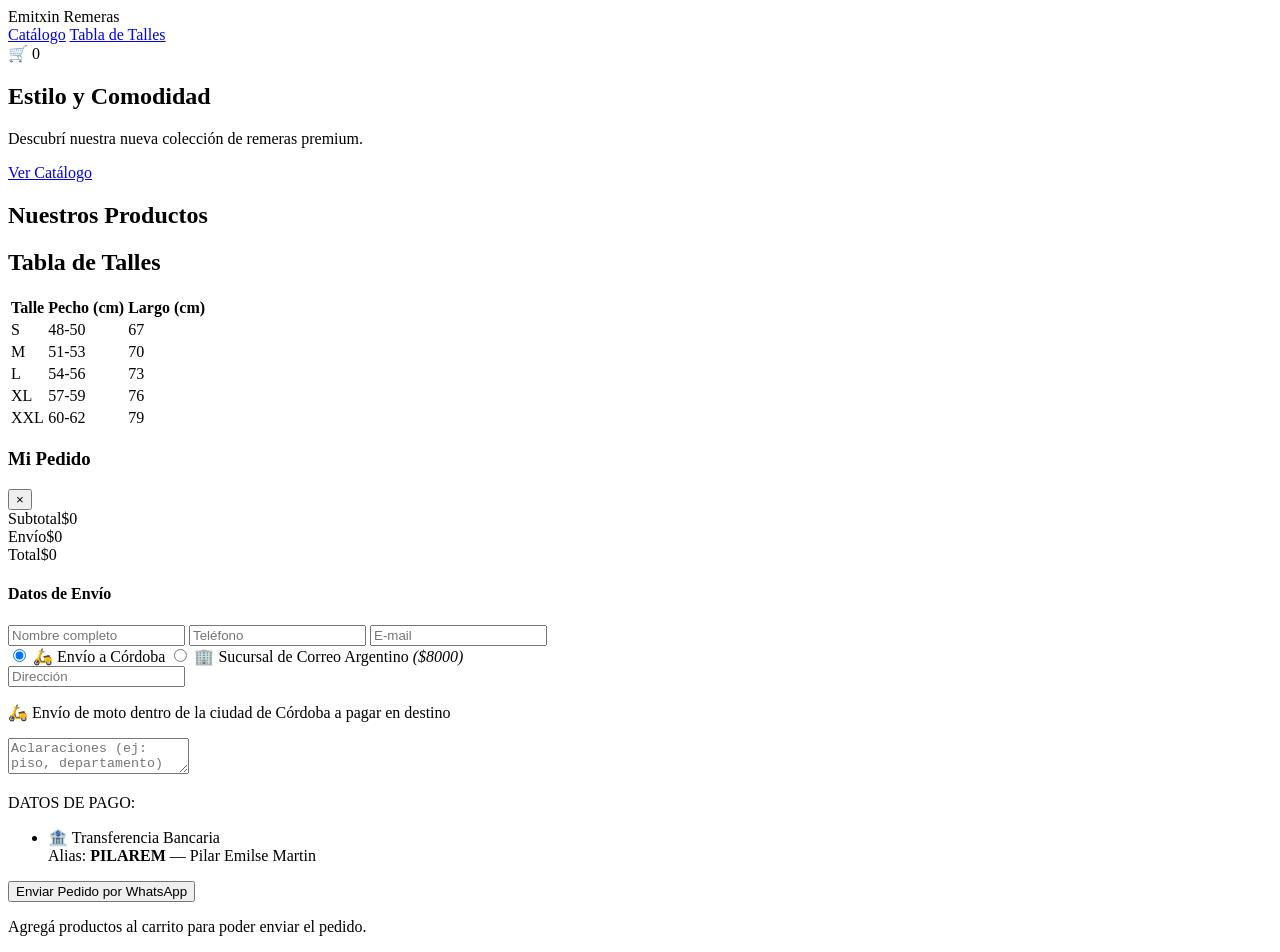
==== index.html @ b4a36f7f "Add files via upload" ====
<!DOCTYPE html>
<html lang="es">

<head>
    <meta charset="UTF-8">
    <meta name="viewport" content="width=device-width, initial-scale=1.0">
    <title>Remeras Shop</title>
    <link rel="stylesheet" href="css/style.css">
    <link href="https://fonts.googleapis.com/css2?family=Montserrat:wght@400;600;800&display=swap" rel="stylesheet">
</head>

<body>

    <!-- Navbar -->
    <header class="navbar">
        <div class="logo">Emitxin Remeras</div>
        <div class="nav-links">
            <a href="#catalogo">Catálogo</a>
            <a href="#talles">Tabla de Talles</a>
        </div>
        <div class="cart-icon" id="open-cart">
            🛒 <span id="cart-count">0</span>
        </div>
    </header>

    <!-- Hero -->
    <section class="hero">
        <div class="hero-content">
            <h1>Estilo y Comodidad</h1>
            <p>Descubrí nuestra nueva colección de remeras premium.</p>
            <a href="#catalogo" class="btn-primary">Ver Catálogo</a>
        </div>
    </section>

    <!-- Catálogo -->
    <section id="catalogo" class="catalog">
        <h2>Nuestros Productos</h2>
        <div class="product-grid" id="product-grid">
            <!-- Los productos se inyectan con JS -->
        </div>
    </section>

    <!-- Tabla de Talles -->
    <section id="talles" class="size-chart-section">
        <h2>Tabla de Talles</h2>
        <table class="size-chart">
            <thead>
                <tr>
                    <th>Talle</th>
                    <th>Pecho (cm)</th>
                    <th>Largo (cm)</th>
                </tr>
            </thead>
            <tbody>
                <tr>
                    <td>S</td>
                    <td>48-50</td>
                    <td>67</td>
                </tr>
                <tr>
                    <td>M</td>
                    <td>51-53</td>
                    <td>70</td>
                </tr>
                <tr>
                    <td>L</td>
                    <td>54-56</td>
                    <td>73</td>
                </tr>
                <tr>
                    <td>XL</td>
                    <td>57-59</td>
                    <td>76</td>
                </tr>
                <tr>
                    <td>XXL</td>
                    <td>60-62</td>
                    <td>79</td>
                </tr>
            </tbody>
        </table>
    </section>

    <!-- Modal Carrito -->
    <div class="cart-overlay" id="cart-overlay"></div>
    <div class="cart-sidebar" id="cart-sidebar">
        <div class="cart-header">
            <h3>Mi Pedido</h3>
            <button id="close-cart">&times;</button>
        </div>
        <div class="cart-items" id="cart-items">
            <!-- Items del carrito -->
        </div>
        <div class="cart-footer">
            <div class="totals-box">
                <div class="totals-row"><span>Subtotal</span><span>$<span id="subtotal-price">0</span></span></div>
                <div class="totals-row"><span>Envío</span><span id="shipping-cost-label">$0</span></div>
                <div class="totals-row totals-total"><span>Total</span><span>$<span id="total-price">0</span></span>
                </div>
            </div>

            <div class="shipping-info" id="shipping-section">
                <h4>Datos de Envío</h4>
                <form id="shipping-form">
                    <input type="text" id="ship-name" placeholder="Nombre completo" required>
                    <input type="tel" id="ship-phone" placeholder="Teléfono" required>
                    <input type="email" id="ship-email" placeholder="E-mail" required>

                    <div class="delivery-methods">
                        <label class="delivery-option">
                            <input type="radio" name="delivery-mode" value="moto" checked>
                            <span>🛵 Envío a Córdoba</span>
                        </label>
                        <label class="delivery-option">
                            <input type="radio" name="delivery-mode" value="sucursal">
                            <span>🏢 Sucursal de Correo Argentino <em>($8000)</em></span>
                        </label>
                    </div>

                    <div class="delivery-moto" id="delivery-moto">
                        <input type="text" id="ship-address" placeholder="Dirección" required>
                        <p class="hint-box">🛵 Envío de moto dentro de la ciudad de Córdoba a pagar en destino</p>
                    </div>

                    <div class="delivery-sucursal" id="delivery-sucursal" style="display:none;">
                        <p class="hint-box">🏢 Envío a sucursal de Correo Argentino ($8.000) a todo el país.<br>
                            Encontrá el nombre de tu sucursal más cercana en este link:
                            <a href="https://www.correoargentino.com.ar/formularios/sucursales" target="_blank"
                                rel="noopener">Ver sucursales</a>
                        </p>
                        <select id="sucursal-provincia">
                            <option value="">Seleccioná Provincia</option>
                        </select>
                        <input type="text" id="sucursal-nombre" placeholder="Escribí el nombre de la sucursal" required>
                        <p class="sucursal-status" id="sucursal-status"></p>
                    </div>

                    <textarea id="ship-notes" placeholder="Aclaraciones (ej: piso, departamento)" rows="2"></textarea>
                </form>

                <div class="payment-info">
                    <p>DATOS DE PAGO:</p>
                    <ul>
                        <li>🏦 Transferencia Bancaria<br><span class="pay-details">Alias: <b>PILAREM</b> — Pilar Emilse
                                Martin</span></li>
                    </ul>
                </div>
            </div>

            <button id="checkout-whatsapp" class="btn-whatsapp">
                Enviar Pedido por WhatsApp
            </button>
            <p class="btn-helper" id="btn-helper">Agregá productos al carrito para poder enviar el pedido.</p>
        </div>
    </div>

    <script src="js/app.js"></script>
</body>

</html>
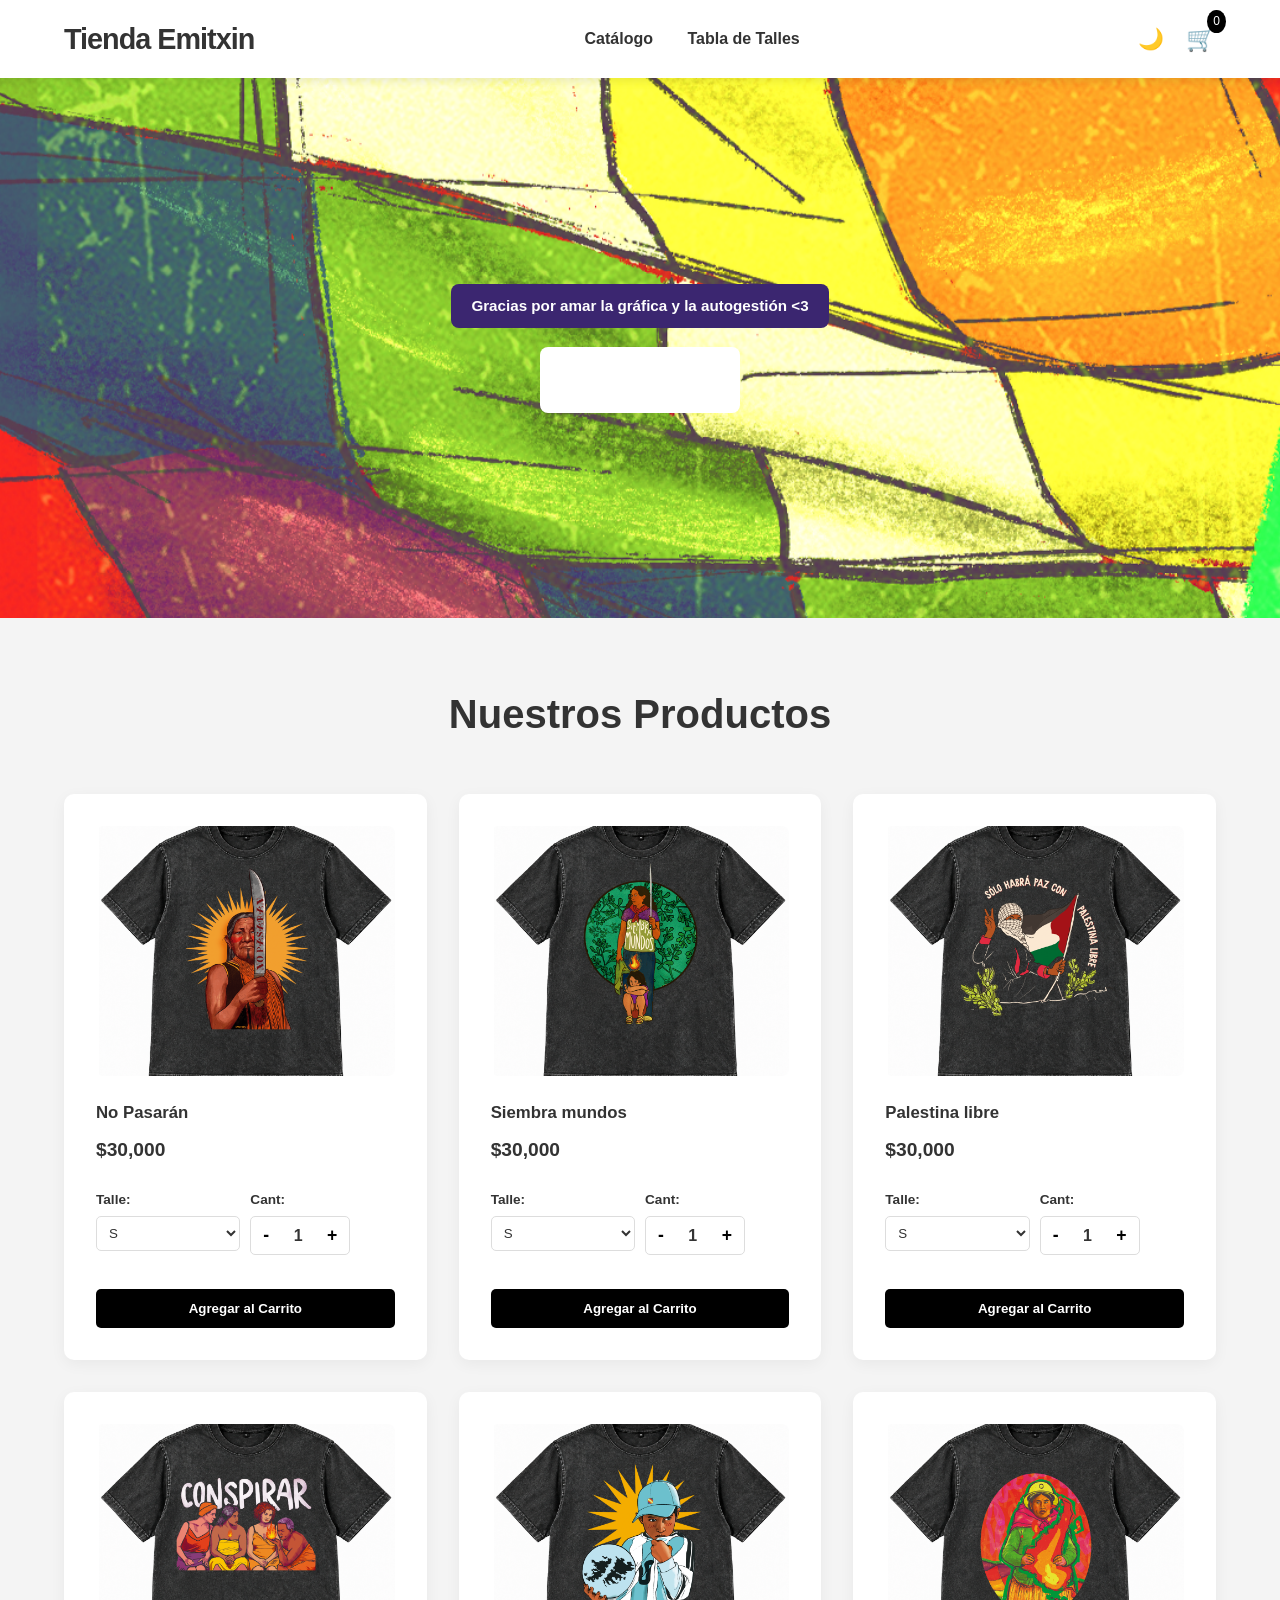
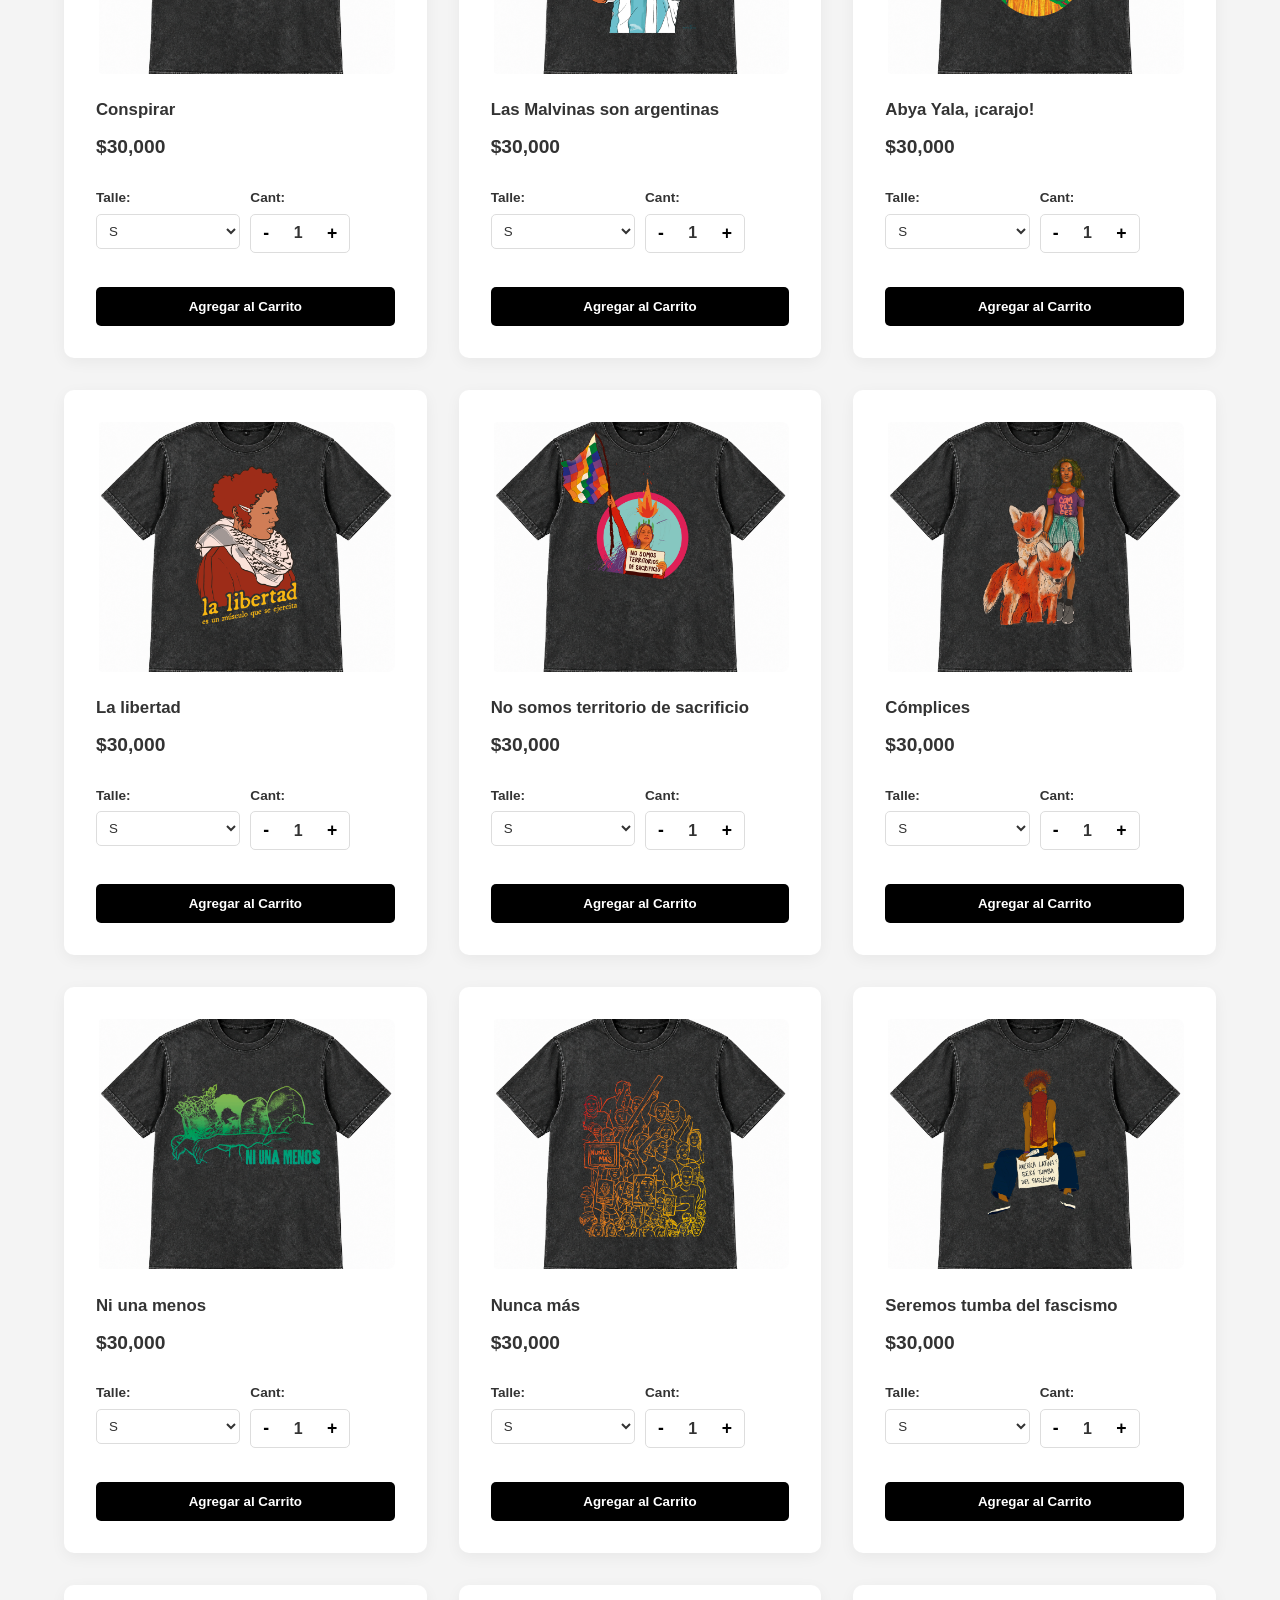
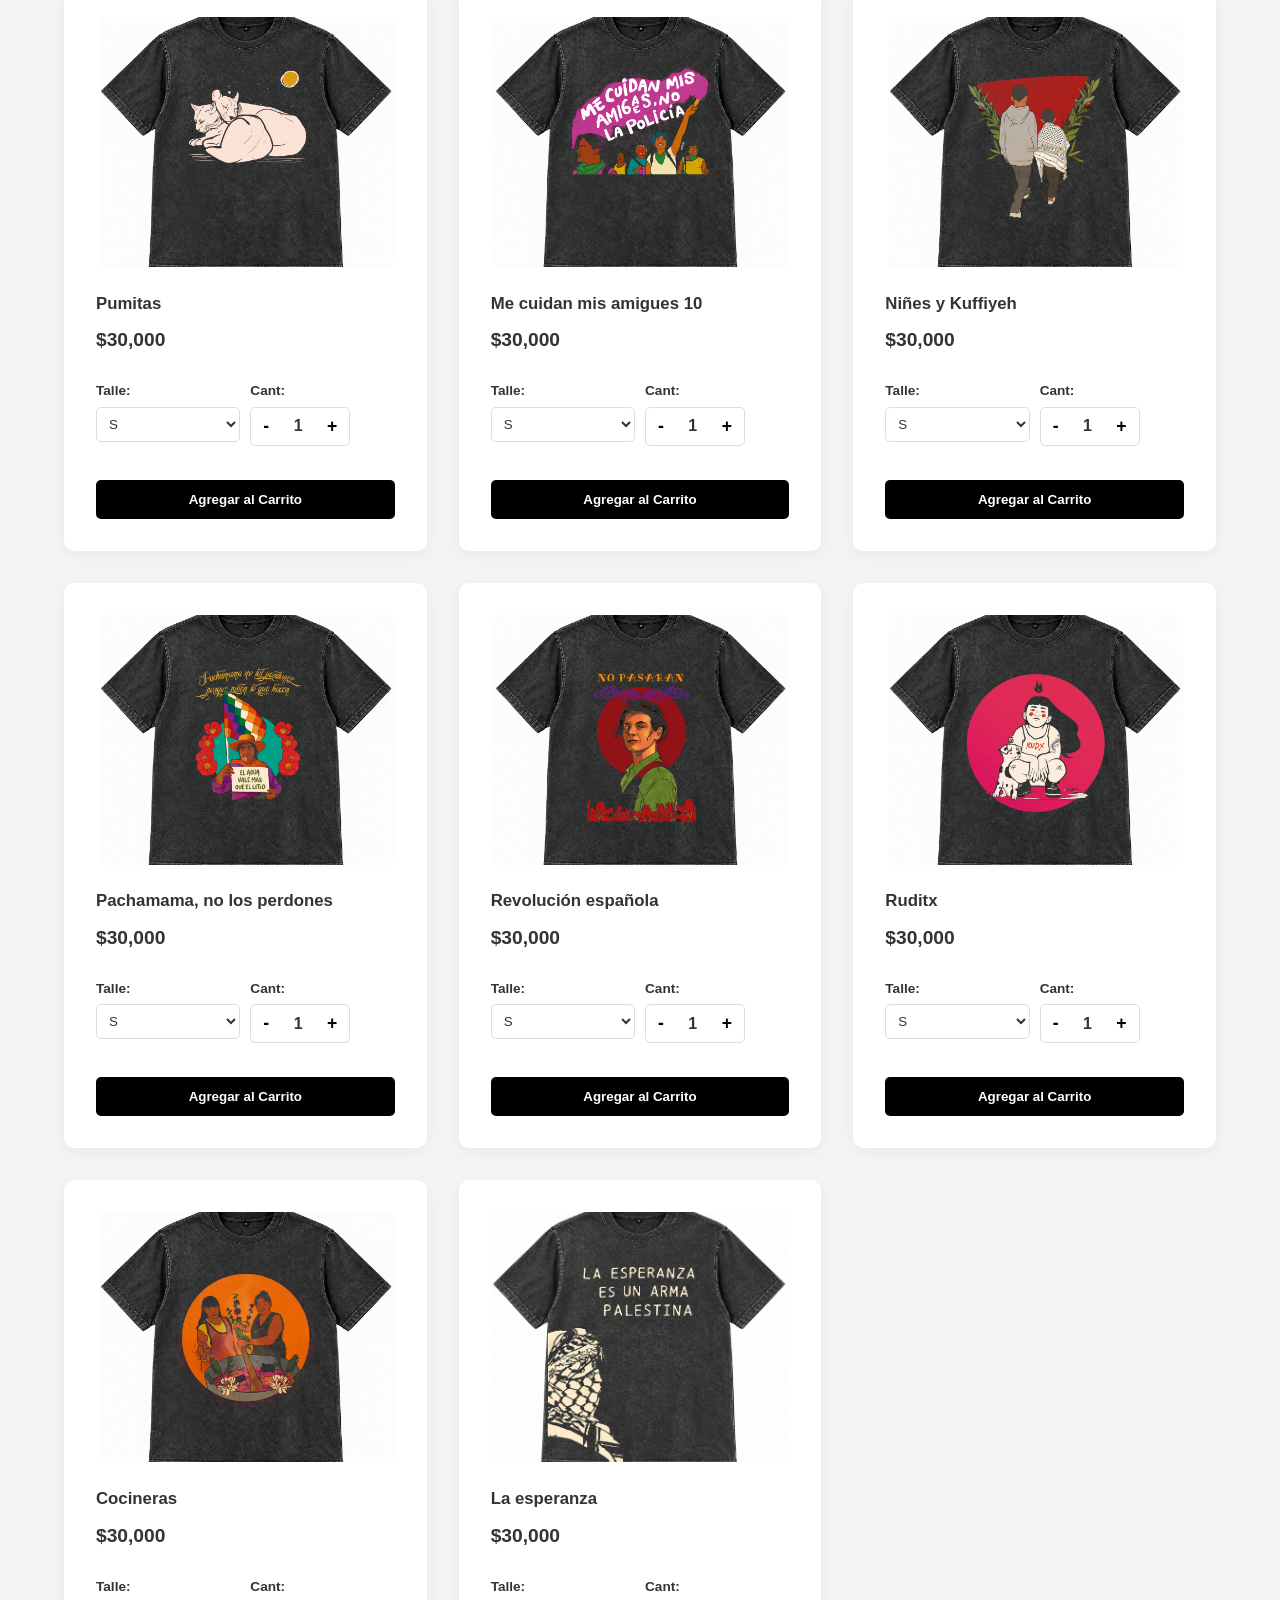
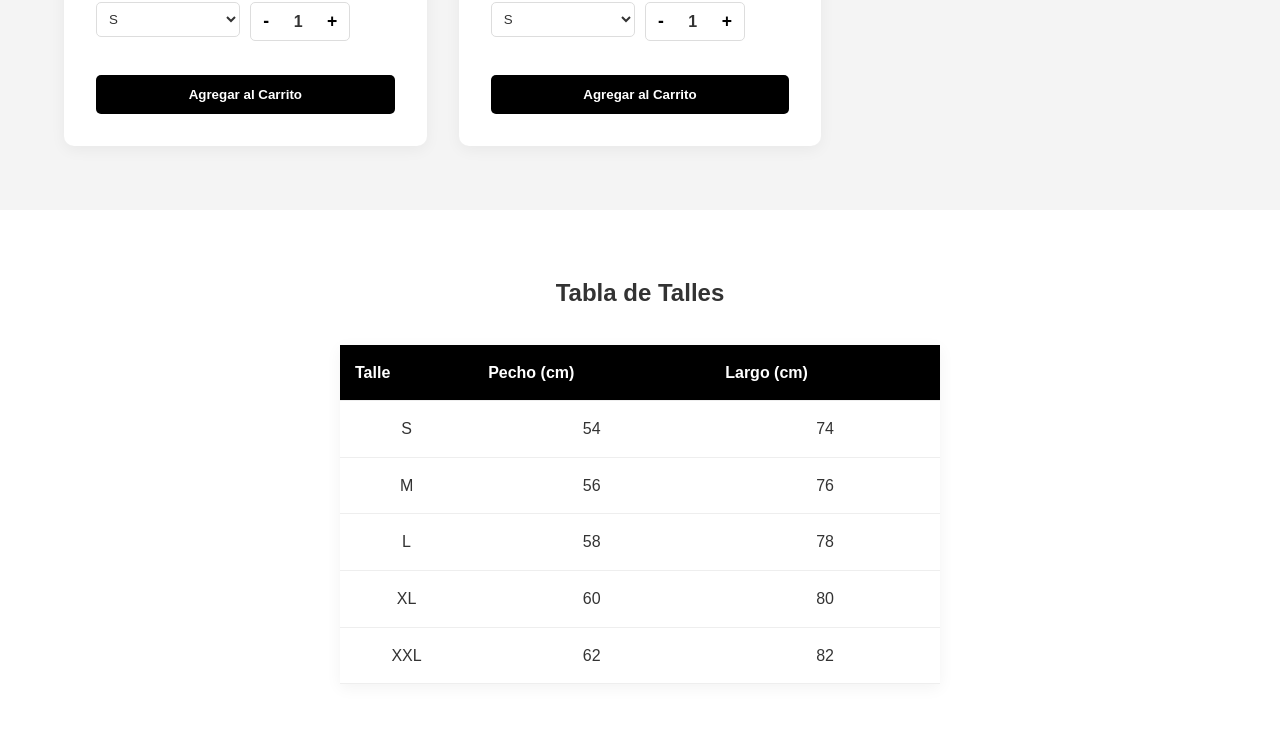
==== commit 7627767d: "Tema oscuro violeta, parallax en hero, nuevo orden y nombres del catalogo, imagenes de productos" ====
--- a/index.html
+++ b/index.html
@@ -12,22 +12,25 @@
 <body>
 
     <!-- Navbar -->
-    <header class="navbar">
-        <div class="logo">Emitxin Remeras</div>
+<header class="navbar">
+        <div class="logo">Tienda Emitxin</div>
         <div class="nav-links">
             <a href="#catalogo">Catálogo</a>
             <a href="#talles">Tabla de Talles</a>
         </div>
-        <div class="cart-icon" id="open-cart">
-            🛒 <span id="cart-count">0</span>
+        <div class="nav-controls">
+            <button id="theme-toggle" class="theme-toggle" title="Cambiar tema">🌙</button>
+            <div class="cart-icon" id="open-cart">
+                🛒 <span id="cart-count">0</span>
+            </div>
         </div>
     </header>
 
-    <!-- Hero -->
-    <section class="hero">
+    <!-- Hero con parallax -->
+    <section class="hero-parallax" id="hero-parallax">
+        <img src="img/hero.png" alt="Imagen de la tienda">
         <div class="hero-content">
-            <h1>Estilo y Comodidad</h1>
-            <p>Descubrí nuestra nueva colección de remeras premium.</p>
+            <p>Gracias por amar la gráfica y la autogestión &lt;3</p>
             <a href="#catalogo" class="btn-primary">Ver Catálogo</a>
         </div>
     </section>
@@ -54,28 +57,28 @@
             <tbody>
                 <tr>
                     <td>S</td>
-                    <td>48-50</td>
-                    <td>67</td>
+                    <td>54</td>
+                    <td>74</td>
                 </tr>
                 <tr>
                     <td>M</td>
-                    <td>51-53</td>
-                    <td>70</td>
+                    <td>56</td>
+                    <td>76</td>
                 </tr>
                 <tr>
                     <td>L</td>
-                    <td>54-56</td>
-                    <td>73</td>
+                    <td>58</td>
+                    <td>78</td>
                 </tr>
                 <tr>
                     <td>XL</td>
-                    <td>57-59</td>
-                    <td>76</td>
+                    <td>60</td>
+                    <td>80</td>
                 </tr>
                 <tr>
                     <td>XXL</td>
-                    <td>60-62</td>
-                    <td>79</td>
+                    <td>62</td>
+                    <td>82</td>
                 </tr>
             </tbody>
         </table>
--- a/css/style.css
+++ b/css/style.css
@@ -0,0 +1,765 @@
+:root {
+    --primary-color: #000000;
+    --secondary-color: #ffffff;
+    --accent-color: #f39c12;
+    --bg-color: #f4f4f4;
+    --card-bg: #ffffff;
+    --text-dark: #333333;
+    --text-secondary: #666666;
+    --text-muted: #888888;
+    --border-color: #dddddd;
+    --border-soft: #eeeeee;
+    --surface: #ffffff;
+    --surface-soft: #f9f9f9;
+    --surface-hover: #f0f0f0;
+    --hint-bg: #eef6ff;
+    --hint-border: #cfe4f7;
+    --disabled-bg: #cccccc;
+    --disabled-text: #777777;
+    --text-light: #ffffff;
+    --whatsapp-green: #25d366;
+    --shadow: rgba(0,0,0,0.1);
+    --transition: all 0.3s ease;
+}
+
+/* ====== TEMA OSCURO (violeta) ====== */
+html[data-theme="dark"] {
+    --primary-color: #ffffff;
+    --secondary-color: #1a1028;
+    --bg-color: #120a20;
+    --card-bg: #1a1028;
+    --text-dark: #f0eafc;
+    --text-secondary: #c4b8e0;
+    --text-muted: #9b8fc0;
+    --border-color: #4a3a70;
+    --border-soft: #2e2148;
+    --surface: #231744;
+    --surface-soft: #150d26;
+    --surface-hover: #2c1f52;
+    --hint-bg: #2a1b44;
+    --hint-border: #3f2a68;
+    --disabled-bg: #3a2c5c;
+    --disabled-text: #8f82b0;
+    --add-btn-bg: #14532d;
+    --add-btn-hover: #166534;
+    --text-light: #ffffff;
+    --shadow: rgba(0,0,0,0.5);
+}
+
+* {
+    margin: 0;
+    padding: 0;
+    box-sizing: border-box;
+}
+
+body {
+    font-family: 'Montserrat', sans-serif;
+    background-color: var(--bg-color);
+    color: var(--text-dark);
+    line-height: 1.6;
+    overflow-x: hidden;
+    transition: background-color 0.3s ease, color 0.3s ease;
+}
+
+/* Navbar */
+.navbar {
+    display: flex;
+    justify-content: space-between;
+    align-items: center;
+    padding: 1rem 5%;
+    background: var(--secondary-color);
+    position: sticky;
+    top: 0;
+    z-index: 1000;
+    box-shadow: 0 2px 10px rgba(0,0,0,0.1);
+}
+
+.logo {
+    font-size: 1.8rem;
+    font-weight: 800;
+    letter-spacing: -1px;
+}
+
+.nav-links a {
+    text-decoration: none;
+    color: var(--text-dark);
+    margin: 0 15px;
+    font-weight: 600;
+    transition: var(--transition);
+}
+
+.nav-links a:hover {
+    color: var(--accent-color);
+}
+
+.cart-icon {
+    font-size: 1.5rem;
+    cursor: pointer;
+    position: relative;
+}
+
+.theme-toggle {
+    background: none;
+    border: none;
+    font-size: 1.3rem;
+    cursor: pointer;
+    padding: 4px 8px;
+    border-radius: 50%;
+    transition: var(--transition);
+}
+
+.theme-toggle:hover {
+    background: var(--surface-hover);
+}
+
+.nav-controls {
+    display: flex;
+    align-items: center;
+    gap: 14px;
+}
+
+#cart-count {
+    background: var(--primary-color);
+    color: var(--text-light);
+    font-size: 0.75rem;
+    padding: 2px 6px;
+    border-radius: 50%;
+    position: absolute;
+    top: -10px;
+    right: -10px;
+}
+
+/* Hero con parallax (transform por JS) */
+.hero-parallax {
+    position: relative;
+    height: 60vh;
+    overflow: hidden;
+    display: flex;
+    align-items: center;
+    justify-content: center;
+    text-align: center;
+    color: var(--text-light);
+    padding: 0 20px;
+}
+
+.hero-parallax > img {
+    position: absolute;
+    left: 0;
+    top: -20%;
+    width: 100%;
+    height: 140%;
+    object-fit: cover;
+    will-change: transform;
+    transform: translateY(var(--parallax-offset, 0));
+}
+
+.hero-parallax .hero-content {
+    position: relative;
+    z-index: 2;
+}
+
+.hero-content {
+    display: flex;
+    flex-direction: column;
+    align-items: center;
+}
+
+.hero-content p {
+    display: inline-block;
+    font-size: 0.95rem;
+    font-weight: 600;
+    margin-bottom: 1.2rem;
+    color: #ffffff;
+    background: #3b2670;
+    padding: 10px 20px;
+    border-radius: 8px;
+}
+
+.btn-primary {
+    padding: 18px 44px;
+    font-size: 1.15rem;
+    background: var(--cta-bg, #ffffff);
+    color: var(--text-light);
+    text-decoration: none;
+    border-radius: 8px;
+    font-weight: 700;
+    transition: var(--transition);
+    display: inline-block;
+    margin-top: 0;
+}
+
+.btn-primary:hover {
+    background: var(--accent-color);
+}
+
+html[data-theme="dark"] .btn-primary {
+    --cta-bg: #3b2670;
+}
+
+/* Catalogo */
+.catalog {
+    padding: 4rem 5%;
+    text-align: center;
+}
+
+.catalog h2 {
+    font-size: 2.5rem;
+    margin-bottom: 3rem;
+}
+
+.product-grid {
+    display: grid;
+    grid-template-columns: repeat(auto-fit, minmax(300px, 1fr));
+    gap: 2rem;
+}
+
+.product-card {
+    background: var(--card-bg);
+    border-radius: 10px;
+    padding: 2rem;
+    box-shadow: 0 4px 15px rgba(0,0,0,0.05);
+    transition: var(--transition);
+    text-align: left;
+}
+
+.product-card:hover {
+    transform: translateY(-5px);
+    box-shadow: 0 8px 25px rgba(0,0,0,0.1);
+}
+
+.product-card img {
+    width: 100%;
+    height: 250px;
+    object-fit: cover;
+    border-radius: 8px;
+    margin-bottom: 1rem;
+}
+
+.product-title {
+    font-size: 1.05rem;
+    font-weight: 700;
+    margin-bottom: 0.5rem;
+    white-space: nowrap;
+    overflow: hidden;
+    text-overflow: ellipsis;
+}
+
+.product-price {
+    font-size: 1.2rem;
+    color: var(--text-dark);
+    font-weight: 800;
+    margin-bottom: 1.5rem;
+}
+
+.product-options {
+    margin-bottom: 1.5rem;
+}
+
+.option-row {
+    display: flex;
+    gap: 10px;
+}
+
+.option-group {
+    flex: 1;
+    margin-bottom: 10px;
+}
+
+.center-row {
+    justify-content: center;
+    margin-top: 10px;
+}
+
+.product-options label {
+    display: block;
+    margin-bottom: 0.3rem;
+    font-weight: 600;
+    font-size: 0.85rem;
+}
+
+.product-options select {
+    width: 100%;
+    padding: 8px;
+    border: 1px solid var(--border-color);
+    border-radius: 5px;
+    background: var(--surface);
+    color: var(--text-dark);
+    font-family: inherit;
+    cursor: pointer;
+}
+
+.qty-selector {
+    display: inline-block;
+}
+
+.qty-controls {
+    display: flex;
+    align-items: center;
+    border: 1px solid var(--border-color);
+    border-radius: 5px;
+    background: var(--surface);
+    width: 100px;
+    justify-content: space-between;
+}
+
+.qty-controls button {
+    background: none;
+    border: none;
+    padding: 8px 12px;
+    cursor: pointer;
+    font-weight: bold;
+    font-size: 1.1rem;
+    transition: 0.2s;
+}
+
+.qty-controls button:hover {
+    background-color: var(--surface-hover);
+}
+
+.qty-controls span {
+    font-weight: 600;
+    min-width: 20px;
+    text-align: center;
+}
+
+.btn-add {
+    width: 100%;
+    padding: 12px;
+    background: var(--add-btn-bg, var(--primary-color));
+    color: var(--text-light);
+    border: none;
+    border-radius: 5px;
+    font-weight: 600;
+    cursor: pointer;
+    transition: var(--transition);
+}
+
+.btn-add:hover {
+    background: var(--add-btn-hover, var(--text-secondary));
+}
+
+/* Tabla de Talles */
+.size-chart-section {
+    padding: 4rem 5%;
+    background: var(--secondary-color);
+    text-align: center;
+}
+
+.size-chart-section h2 {
+    margin-bottom: 2rem;
+}
+
+.size-chart {
+    width: 100%;
+    max-width: 600px;
+    margin: 0 auto;
+    border-collapse: collapse;
+    background: var(--card-bg);
+    box-shadow: 0 4px 15px rgba(0,0,0,0.05);
+}
+
+.size-chart th, .size-chart td {
+    padding: 15px;
+    border-bottom: 1px solid var(--border-soft);
+}
+
+.size-chart th {
+    background: var(--primary-color);
+    color: var(--text-light);
+    text-align: left;
+}
+
+.size-chart tr:hover {
+    background: var(--surface-soft);
+}
+
+/* Carrito Sidebar */
+.cart-overlay {
+    position: fixed;
+    top: 0;
+    left: 0;
+    width: 100%;
+    height: 100%;
+    background: rgba(0,0,0,0.5);
+    z-index: 1500;
+    opacity: 0;
+    visibility: hidden;
+    transition: var(--transition);
+}
+
+.cart-overlay.active {
+    opacity: 1;
+    visibility: visible;
+}
+
+.cart-sidebar {
+    position: fixed;
+    top: 0;
+    right: -400px;
+    width: 380px;
+    max-width: 90%;
+    height: 100vh;
+    background: var(--secondary-color);
+    z-index: 2000;
+    display: flex;
+    flex-direction: column;
+    transition: 0.4s cubic-bezier(0.25, 1, 0.5, 1);
+    box-shadow: -5px 0 15px var(--shadow);
+}
+
+.cart-sidebar.active {
+    right: 0;
+}
+
+.cart-header {
+    display: flex;
+    justify-content: space-between;
+    align-items: center;
+    padding: 1.5rem;
+    border-bottom: 1px solid var(--border-soft);
+}
+
+.cart-header h3 {
+    margin: 0;
+}
+
+#close-cart {
+    background: none;
+    border: none;
+    font-size: 1.5rem;
+    cursor: pointer;
+}
+
+.cart-items {
+    flex: 1;
+    overflow-y: auto;
+    padding: 1.5rem;
+}
+
+.cart-item {
+    display: flex;
+    justify-content: space-between;
+    align-items: center;
+    margin-bottom: 1.5rem;
+    border-bottom: 1px solid var(--border-soft);
+    padding-bottom: 1.5rem;
+}
+
+.cart-item-info h4 {
+    margin: 0 0 0.5rem 0;
+    font-size: 1rem;
+}
+
+.cart-item-info p {
+    margin: 0;
+    font-size: 0.85rem;
+    color: var(--text-secondary);
+}
+
+.cart-item-controls {
+    display: flex;
+    align-items: center;
+    gap: 12px;
+    margin-top: 8px;
+}
+
+.cart-item-controls .qty-controls {
+    width: 90px;
+}
+
+.cart-item-controls .qty-controls button {
+    padding: 5px 10px;
+}
+
+.cart-item-remove {
+    background: none;
+    border: none;
+    color: #e74c3c;
+    cursor: pointer;
+    font-size: 0.85rem;
+    font-weight: 600;
+}
+
+.cart-item-total {
+    font-weight: 700;
+    font-size: 0.95rem;
+}
+
+.cart-footer {
+    padding: 1rem 1.2rem 1.2rem;
+    background: var(--surface-soft);
+    border-top: 1px solid var(--border-soft);
+    max-height: calc(100vh - 90px);
+    overflow-y: auto;
+}
+
+.btn-whatsapp:disabled,
+.btn-whatsapp.btn-disabled {
+    background: var(--disabled-bg);
+    color: var(--disabled-text);
+    cursor: not-allowed;
+}
+
+.btn-helper {
+    font-size: 0.75rem;
+    color: var(--text-muted);
+    text-align: center;
+    margin-top: 0.5rem;
+}
+
+.shipping-info {
+    margin-bottom: 1rem;
+    display: block;
+}
+
+.shipping-info h4 {
+    margin-bottom: 0.6rem;
+    font-size: 1rem;
+    font-weight: 800;
+}
+
+.shipping-info input,
+.shipping-info select,
+.shipping-info textarea {
+    width: 100%;
+    padding: 9px 10px;
+    margin-bottom: 0.5rem;
+    border: 1px solid var(--border-color);
+    border-radius: 5px;
+    font-family: inherit;
+    font-size: 0.9rem;
+    background: var(--surface);
+    color: var(--text-dark);
+    cursor: pointer;
+}
+
+.delivery-methods {
+    display: flex;
+    flex-direction: column;
+    gap: 6px;
+    margin-bottom: 0.7rem;
+}
+
+.delivery-option {
+    flex: 1;
+}
+
+.delivery-option input {
+    display: none;
+}
+
+.delivery-option span {
+    display: block;
+    text-align: center;
+    padding: 9px;
+    border: 1px solid var(--border-color);
+    border-radius: 5px;
+    font-size: 0.82rem;
+    font-weight: 600;
+    cursor: pointer;
+    transition: var(--transition);
+    background: var(--surface);
+}
+
+.delivery-option em {
+    display: block;
+    font-style: normal;
+    font-size: 0.72rem;
+    font-weight: 400;
+    color: var(--text-muted);
+    margin-top: 2px;
+}
+
+.delivery-option input:checked + span {
+    background: var(--primary-color);
+    color: var(--text-light);
+    border-color: var(--primary-color);
+}
+
+.delivery-option input:checked + span em {
+    color: var(--text-secondary);
+}
+
+.delivery-moto,
+.delivery-sucursal {
+    margin-bottom: 0.5rem;
+}
+
+.hint-box {
+    font-size: 0.75rem;
+    color: var(--text-secondary);
+    background: var(--hint-bg);
+    border: 1px solid var(--hint-border);
+    border-radius: 5px;
+    padding: 7px 9px;
+    margin-bottom: 0.6rem;
+}
+
+.hint-box a {
+    color: #0a66c2;
+    font-weight: 700;
+    text-decoration: underline;
+}
+
+.sucursal-status {
+    font-size: 0.72rem;
+    color: #e67e22;
+    margin-top: 0.2rem;
+    font-weight: 600;
+}
+
+.sucursal-status.is-api {
+    color: #27ae60;
+}
+
+/* Totales con desglose */
+.totals-box {
+    border: 1px solid var(--border-soft);
+    border-radius: 6px;
+    background: var(--surface);
+    padding: 10px 12px;
+    margin-bottom: 1rem;
+}
+
+.totals-row {
+    display: flex;
+    justify-content: space-between;
+    font-size: 0.9rem;
+    padding: 3px 0;
+    color: var(--text-secondary);
+}
+
+.totals-total {
+    font-size: 1.15rem;
+    font-weight: 800;
+    color: var(--text-dark);
+    border-top: 1px solid var(--border-soft);
+    padding-top: 7px;
+    margin-top: 3px;
+}
+
+.shipping-info input:focus,
+.shipping-info select:focus,
+.shipping-info textarea:focus {
+    outline: none;
+    border-color: var(--primary-color);
+}
+
+.payment-info {
+    background: var(--surface);
+    border: 1px dashed var(--border-color);
+    border-radius: 5px;
+    padding: 0.6rem 0.8rem;
+    margin-bottom: 0.7rem;
+}
+
+.payment-info p {
+    font-weight: 800;
+    font-size: 0.8rem;
+    margin-bottom: 0.2rem;
+}
+
+.payment-info ul {
+    list-style: none;
+    padding: 0;
+    display: flex;
+    gap: 10px;
+    flex-wrap: wrap;
+}
+
+.payment-info li {
+    font-size: 0.8rem;
+    background: var(--bg-color);
+    padding: 5px 10px;
+    border-radius: 10px;
+    font-weight: 600;
+}
+
+.pay-details {
+    font-size: 0.72rem;
+    font-weight: 400;
+    color: var(--text-secondary);
+}
+
+.checkbox-container {
+    display: flex;
+    align-items: flex-start;
+    gap: 8px;
+    font-size: 0.8rem;
+    margin-bottom: 0.8rem;
+    cursor: pointer;
+}
+
+.checkbox-container input {
+    width: auto;
+    margin-top: 2px;
+    cursor: pointer;
+}
+
+.btn-whatsapp {
+    width: 100%;
+    padding: 13px 15px;
+    background: var(--whatsapp-green);
+    color: var(--text-light);
+    border: none;
+    border-radius: 5px;
+    font-weight: 600;
+    font-size: 1rem;
+    font-family: inherit;
+    cursor: pointer;
+    transition: var(--transition);
+    display: flex;
+    justify-content: center;
+    align-items: center;
+    gap: 10px;
+}
+
+.btn-whatsapp:hover {
+    background: #20bd5a;
+}
+
+/* ====== RESPONSIVE ====== */
+
+/* Tablet y pantallas medianas */
+@media (max-width: 1024px) {
+    .hero-parallax { height: 50vh; }
+    .product-grid { grid-template-columns: repeat(auto-fit, minmax(260px, 1fr)); }
+}
+
+/* Móvil */
+@media (max-width: 768px) {
+    .navbar { padding: 0.8rem 4%; }
+    .logo { font-size: 1.4rem; }
+    .nav-links { gap: 10px; }
+    .nav-links a { font-size: 0.85rem; margin: 0; }
+
+    .catalog, .size-chart-section { padding: 2.5rem 4%; }
+    .catalog h2, .size-chart-section h2 { font-size: 1.8rem; margin-bottom: 2rem; }
+
+    .product-grid { grid-template-columns: repeat(auto-fit, minmax(160px, 1fr)); gap: 1rem; }
+    .product-card { padding: 1rem; }
+    .product-card img { height: 180px; }
+    .product-title { font-size: 0.9rem; }
+    .product-price { font-size: 1.05rem; margin-bottom: 1rem; }
+
+    .option-row { flex-direction: column; gap: 6px; }
+    .qty-selector { display: block; }
+    .qty-controls { margin: 0 auto; }
+
+    .size-chart th, .size-chart td { padding: 12px; font-size: 0.9rem; }
+
+    .cart-sidebar { width: 100%; max-width: 100%; }
+
+    .cart-item { align-items: flex-start; }
+    .cart-item-controls { flex-direction: column; align-items: flex-start; gap: 8px; }
+}
+
+/* Móvil pequeño */
+@media (max-width: 480px) {
+    .logo { font-size: 1.2rem; }
+    .nav-links a { font-size: 0.72rem; }
+    .product-grid { grid-template-columns: 1fr; }
+    .product-card img { height: 220px; }
+
+    .payment-info ul { flex-direction: column; gap: 6px; }
+}
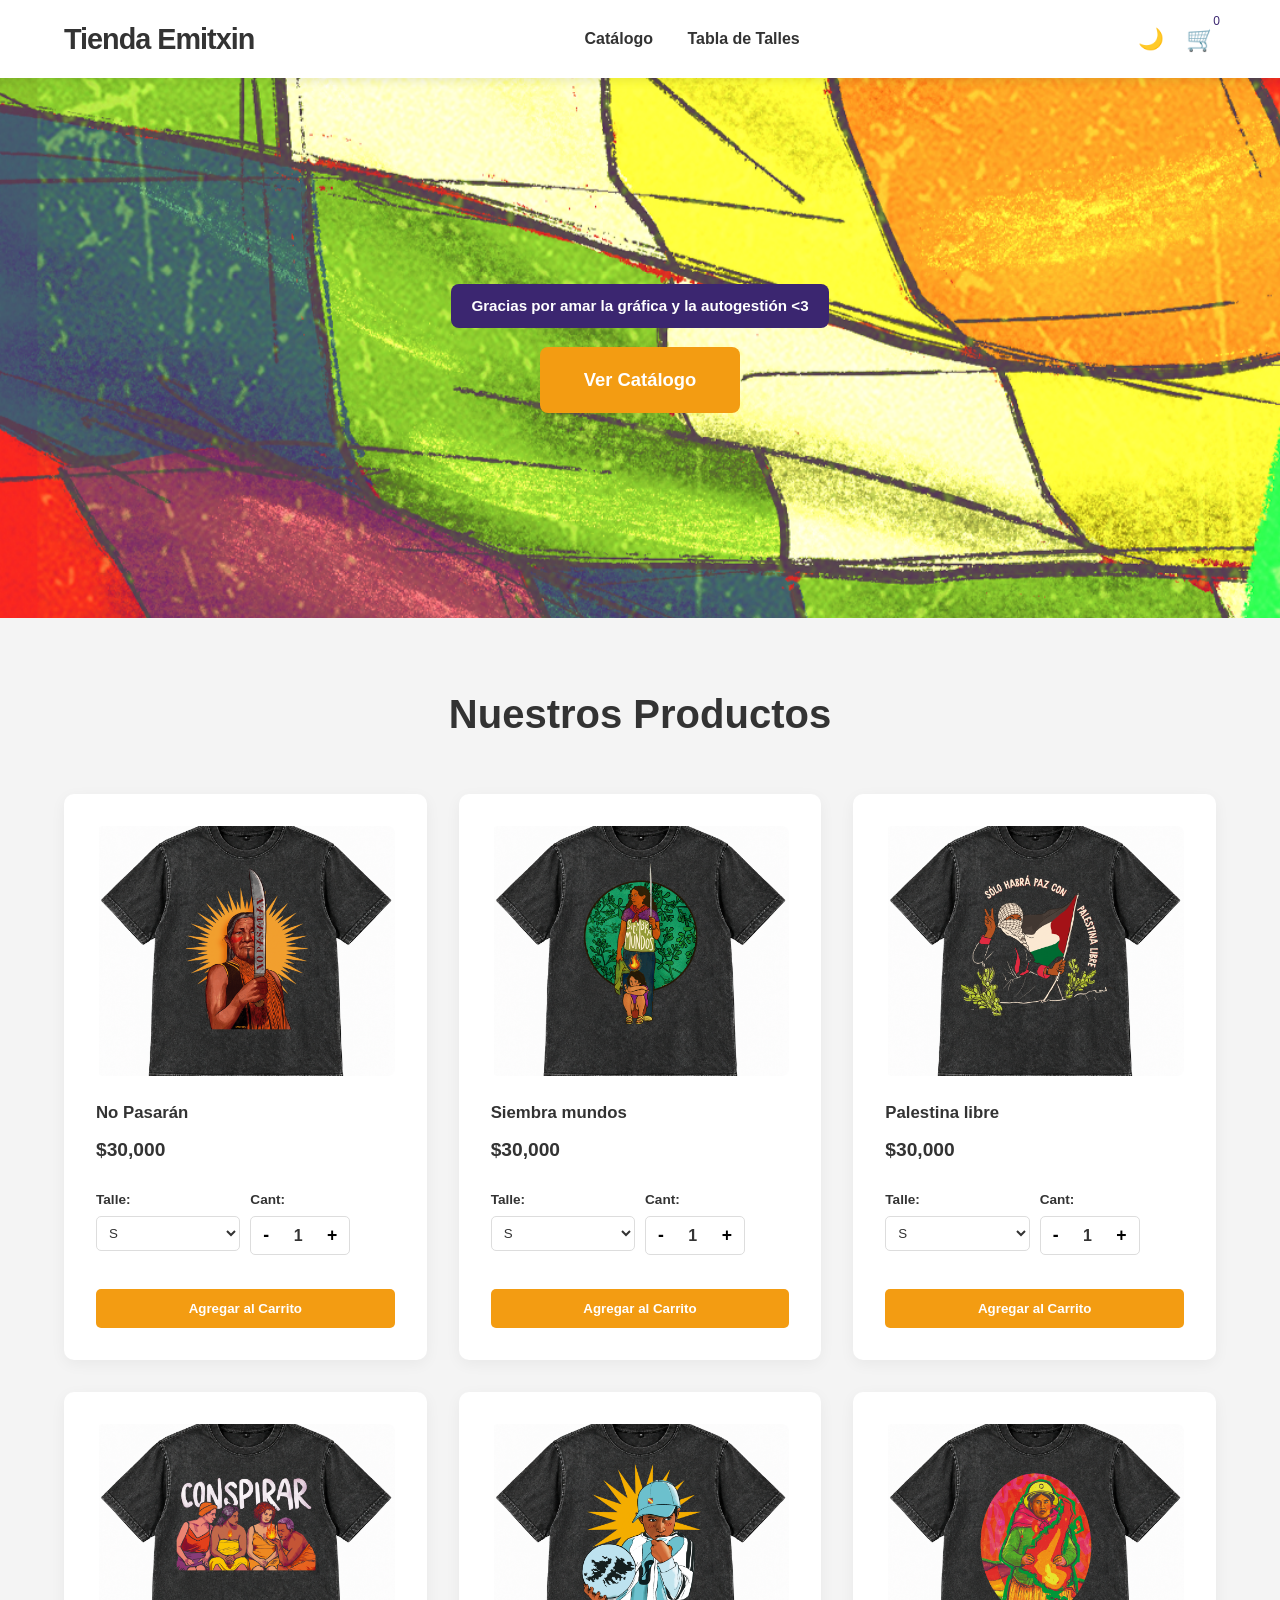
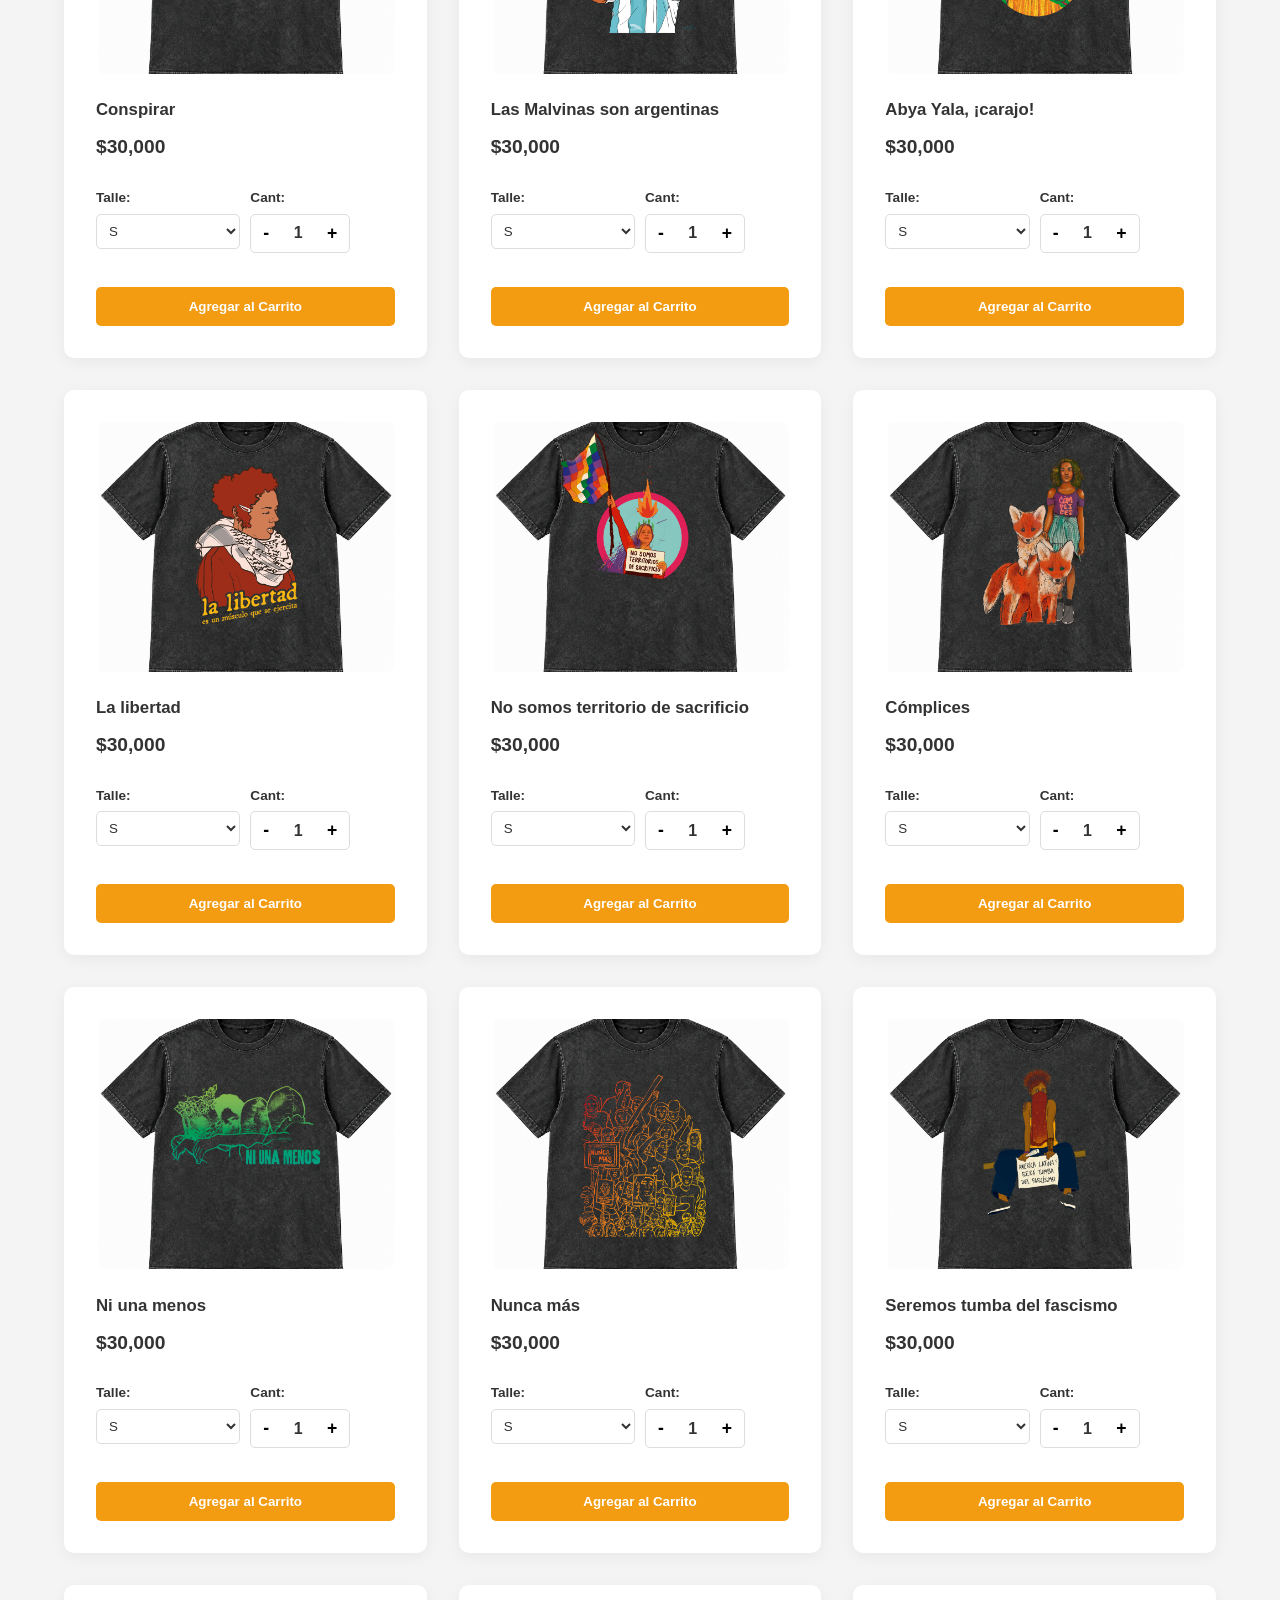
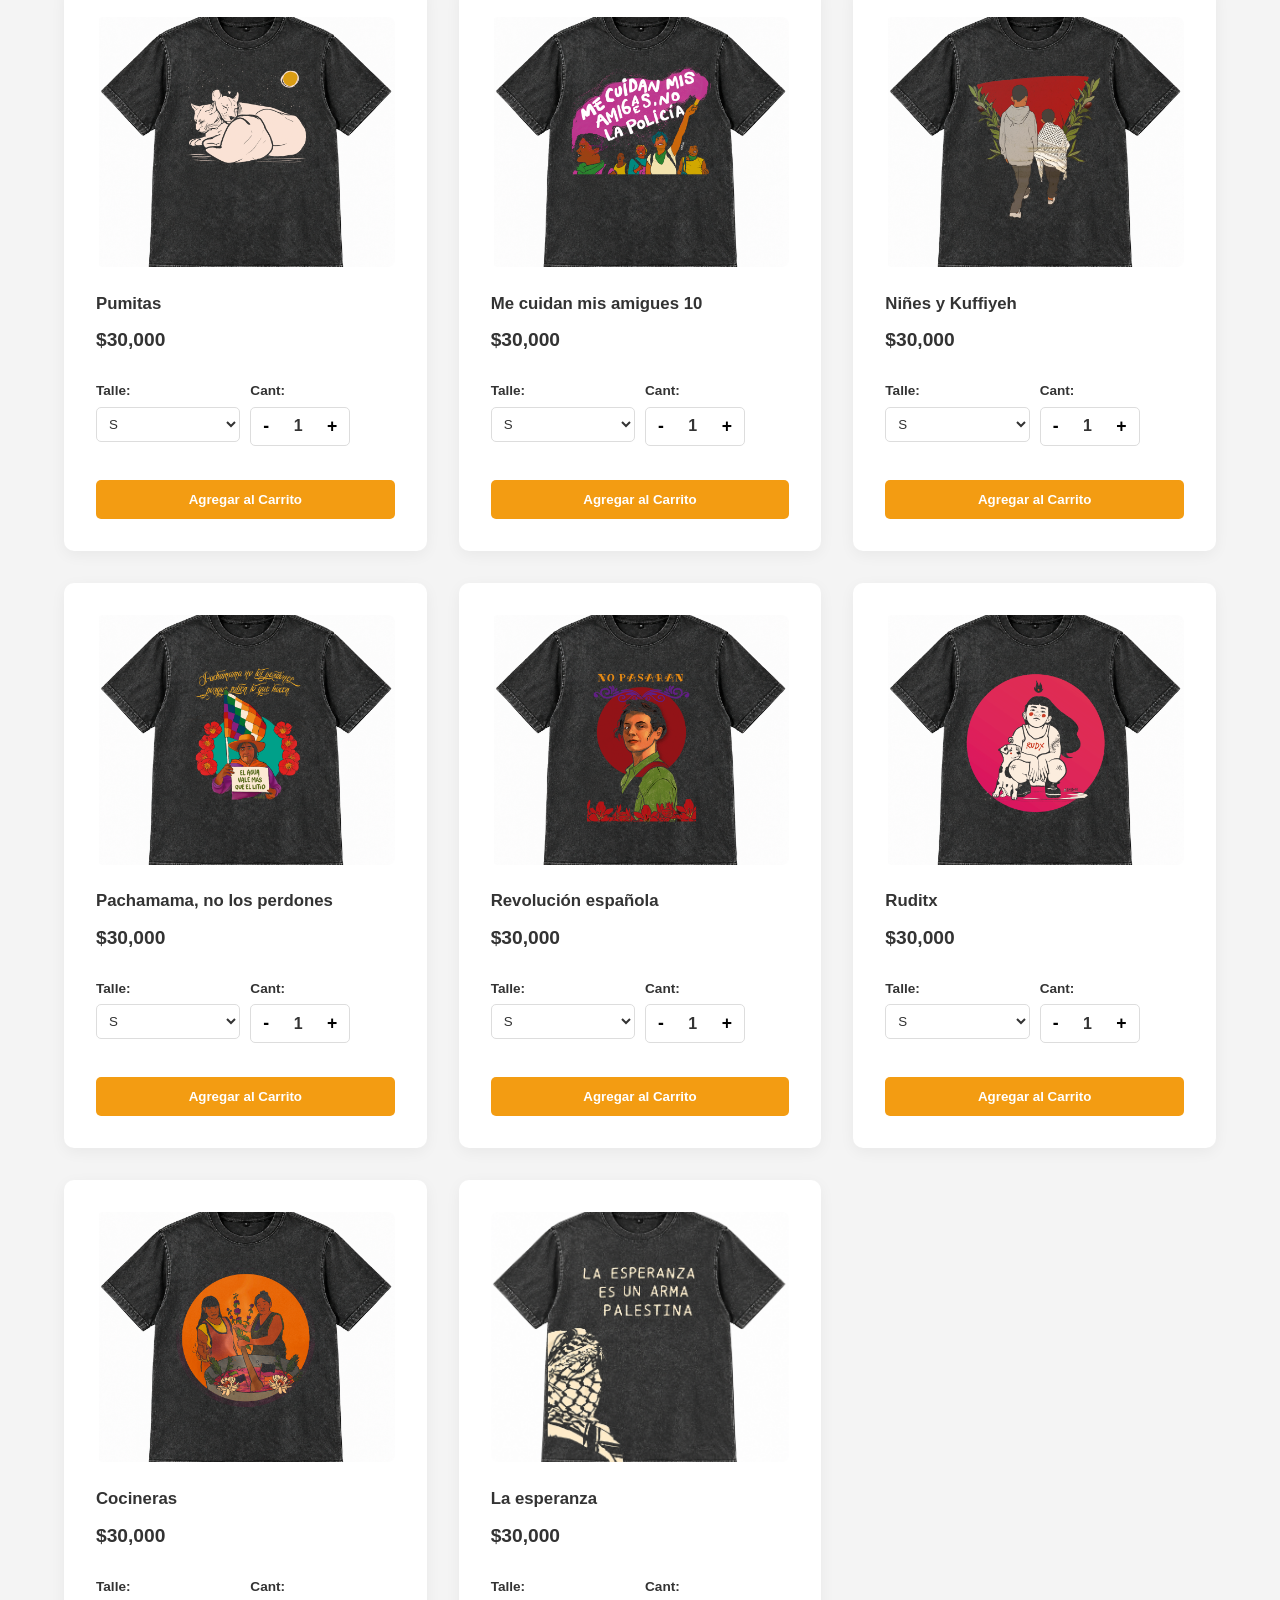
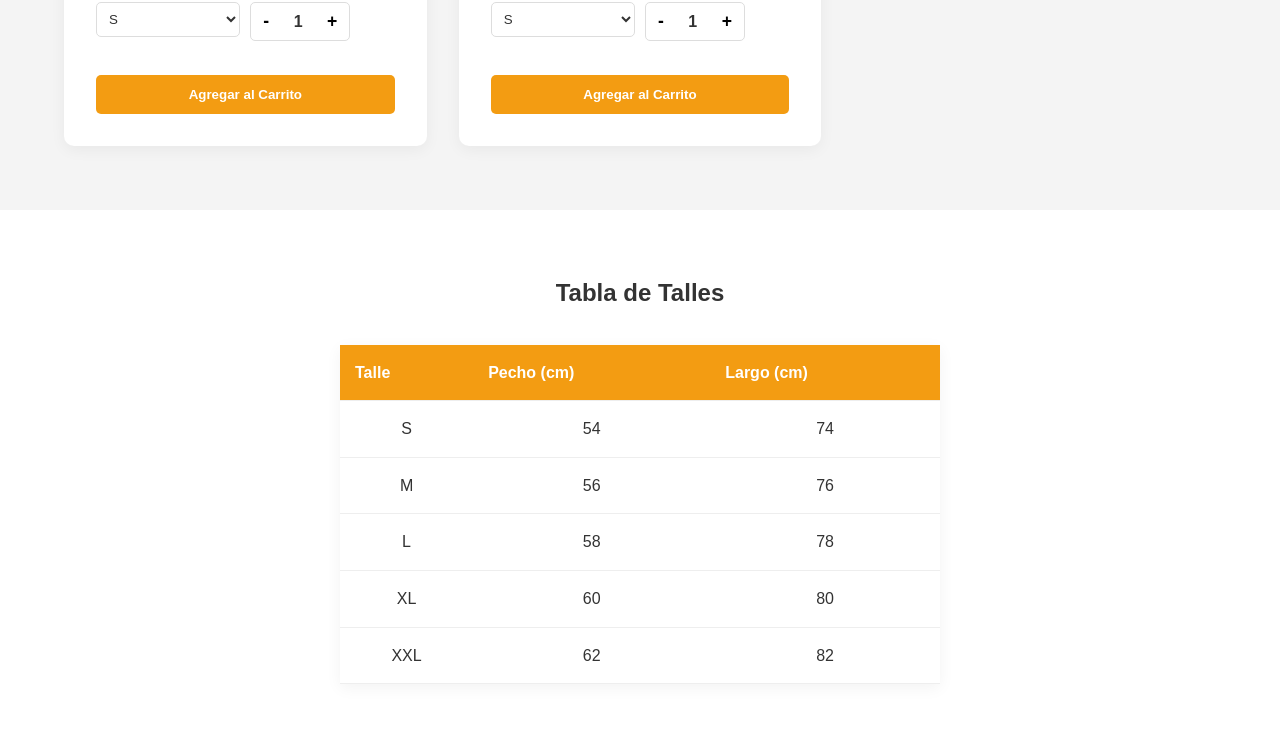
==== commit 6ff6578d: "Actualizar titulo del sitio a Tienda Emitxin" ====
--- a/index.html
+++ b/index.html
@@ -4,7 +4,7 @@
 <head>
     <meta charset="UTF-8">
     <meta name="viewport" content="width=device-width, initial-scale=1.0">
-    <title>Remeras Shop</title>
+    <title>Tienda Emitxin</title>
     <link rel="stylesheet" href="css/style.css">
     <link href="https://fonts.googleapis.com/css2?family=Montserrat:wght@400;600;800&display=swap" rel="stylesheet">
 </head>
@@ -160,4 +160,4 @@
     <script src="js/app.js"></script>
 </body>
 
-</html>+</html>
--- a/css/style.css
+++ b/css/style.css
@@ -16,6 +16,8 @@
     --hint-border: #cfe4f7;
     --disabled-bg: #cccccc;
     --disabled-text: #777777;
+    --add-btn-bg: #f39c12;
+    --add-btn-hover: #d98200;
     --text-light: #ffffff;
     --whatsapp-green: #25d366;
     --shadow: rgba(0,0,0,0.1);
@@ -98,6 +100,16 @@
     position: relative;
 }
 
+.cart-icon.cart-pop {
+    animation: cartPop 0.4s ease;
+}
+
+@keyframes cartPop {
+    0% { transform: scale(1); }
+    40% { transform: scale(1.35); }
+    100% { transform: scale(1); }
+}
+
 .theme-toggle {
     background: none;
     border: none;
@@ -119,8 +131,8 @@
 }
 
 #cart-count {
-    background: var(--primary-color);
-    color: var(--text-light);
+    background: var(--badge-bg, #ffffff);
+    color: var(--badge-text, #3b2670);
     font-size: 0.75rem;
     padding: 2px 6px;
     border-radius: 50%;
@@ -178,7 +190,7 @@
 .btn-primary {
     padding: 18px 44px;
     font-size: 1.15rem;
-    background: var(--cta-bg, #ffffff);
+    background: var(--cta-bg, var(--accent-color));
     color: var(--text-light);
     text-decoration: none;
     border-radius: 8px;
@@ -364,7 +376,7 @@
 }
 
 .size-chart th {
-    background: var(--primary-color);
+    background: var(--add-btn-bg, var(--accent-color));
     color: var(--text-light);
     text-align: left;
 }
@@ -399,10 +411,11 @@
     width: 380px;
     max-width: 90%;
     height: 100vh;
+    height: 100dvh;
     background: var(--secondary-color);
     z-index: 2000;
-    display: flex;
-    flex-direction: column;
+    overflow-y: auto;
+    overscroll-behavior: contain;
     transition: 0.4s cubic-bezier(0.25, 1, 0.5, 1);
     box-shadow: -5px 0 15px var(--shadow);
 }
@@ -426,33 +439,28 @@
 #close-cart {
     background: none;
     border: none;
+    color: var(--accent-color);
     font-size: 1.5rem;
     cursor: pointer;
 }
 
 .cart-items {
-    flex: 1;
-    overflow-y: auto;
     padding: 1.5rem;
 }
 
 .cart-item {
-    display: flex;
-    justify-content: space-between;
-    align-items: center;
-    margin-bottom: 1.5rem;
+    margin-bottom: 1rem;
     border-bottom: 1px solid var(--border-soft);
-    padding-bottom: 1.5rem;
+    padding-bottom: 1rem;
 }
 
 .cart-item-info h4 {
     margin: 0 0 0.5rem 0;
-    font-size: 1rem;
-}
-
-.cart-item-info p {
-    margin: 0;
-    font-size: 0.85rem;
+    font-size: 0.95rem;
+}
+
+.cart-item-size {
+    font-weight: 600;
     color: var(--text-secondary);
 }
 
@@ -460,37 +468,41 @@
     display: flex;
     align-items: center;
     gap: 12px;
-    margin-top: 8px;
 }
 
 .cart-item-controls .qty-controls {
-    width: 90px;
-}
-
-.cart-item-controls .qty-controls button {
-    padding: 5px 10px;
+    width: 92px;
+}
+
+.cart-item-total {
+    font-weight: 700;
+    font-size: 0.9rem;
+    color: var(--text-dark);
 }
 
 .cart-item-remove {
+    margin-left: auto;
     background: none;
     border: none;
     color: #e74c3c;
-    cursor: pointer;
-    font-size: 0.85rem;
-    font-weight: 600;
-}
-
-.cart-item-total {
-    font-weight: 700;
-    font-size: 0.95rem;
+    font-size: 0.78rem;
+    font-family: inherit;
+    cursor: pointer;
+    padding: 0;
+}
+
+.cart-item-controls .qty-controls button {
+    padding: 5px 10px;
 }
 
 .cart-footer {
-    padding: 1rem 1.2rem 1.2rem;
+    padding: 1rem 1.2rem max(1.2rem, env(safe-area-inset-bottom));
     background: var(--surface-soft);
     border-top: 1px solid var(--border-soft);
-    max-height: calc(100vh - 90px);
-    overflow-y: auto;
+}
+
+.cart-footer .shipping-info {
+    margin-bottom: 1rem;
 }
 
 .btn-whatsapp:disabled,
@@ -576,6 +588,11 @@
     border-color: var(--primary-color);
 }
 
+html[data-theme="dark"] .delivery-option input:checked + span {
+    background: var(--add-btn-bg, #14532d);
+    border-color: var(--add-btn-bg, #14532d);
+}
+
 .delivery-option input:checked + span em {
     color: var(--text-secondary);
 }
@@ -751,7 +768,7 @@
     .cart-sidebar { width: 100%; max-width: 100%; }
 
     .cart-item { align-items: flex-start; }
-    .cart-item-controls { flex-direction: column; align-items: flex-start; gap: 8px; }
+    .cart-item-controls { flex-wrap: wrap; align-items: center; }
 }
 
 /* Móvil pequeño */
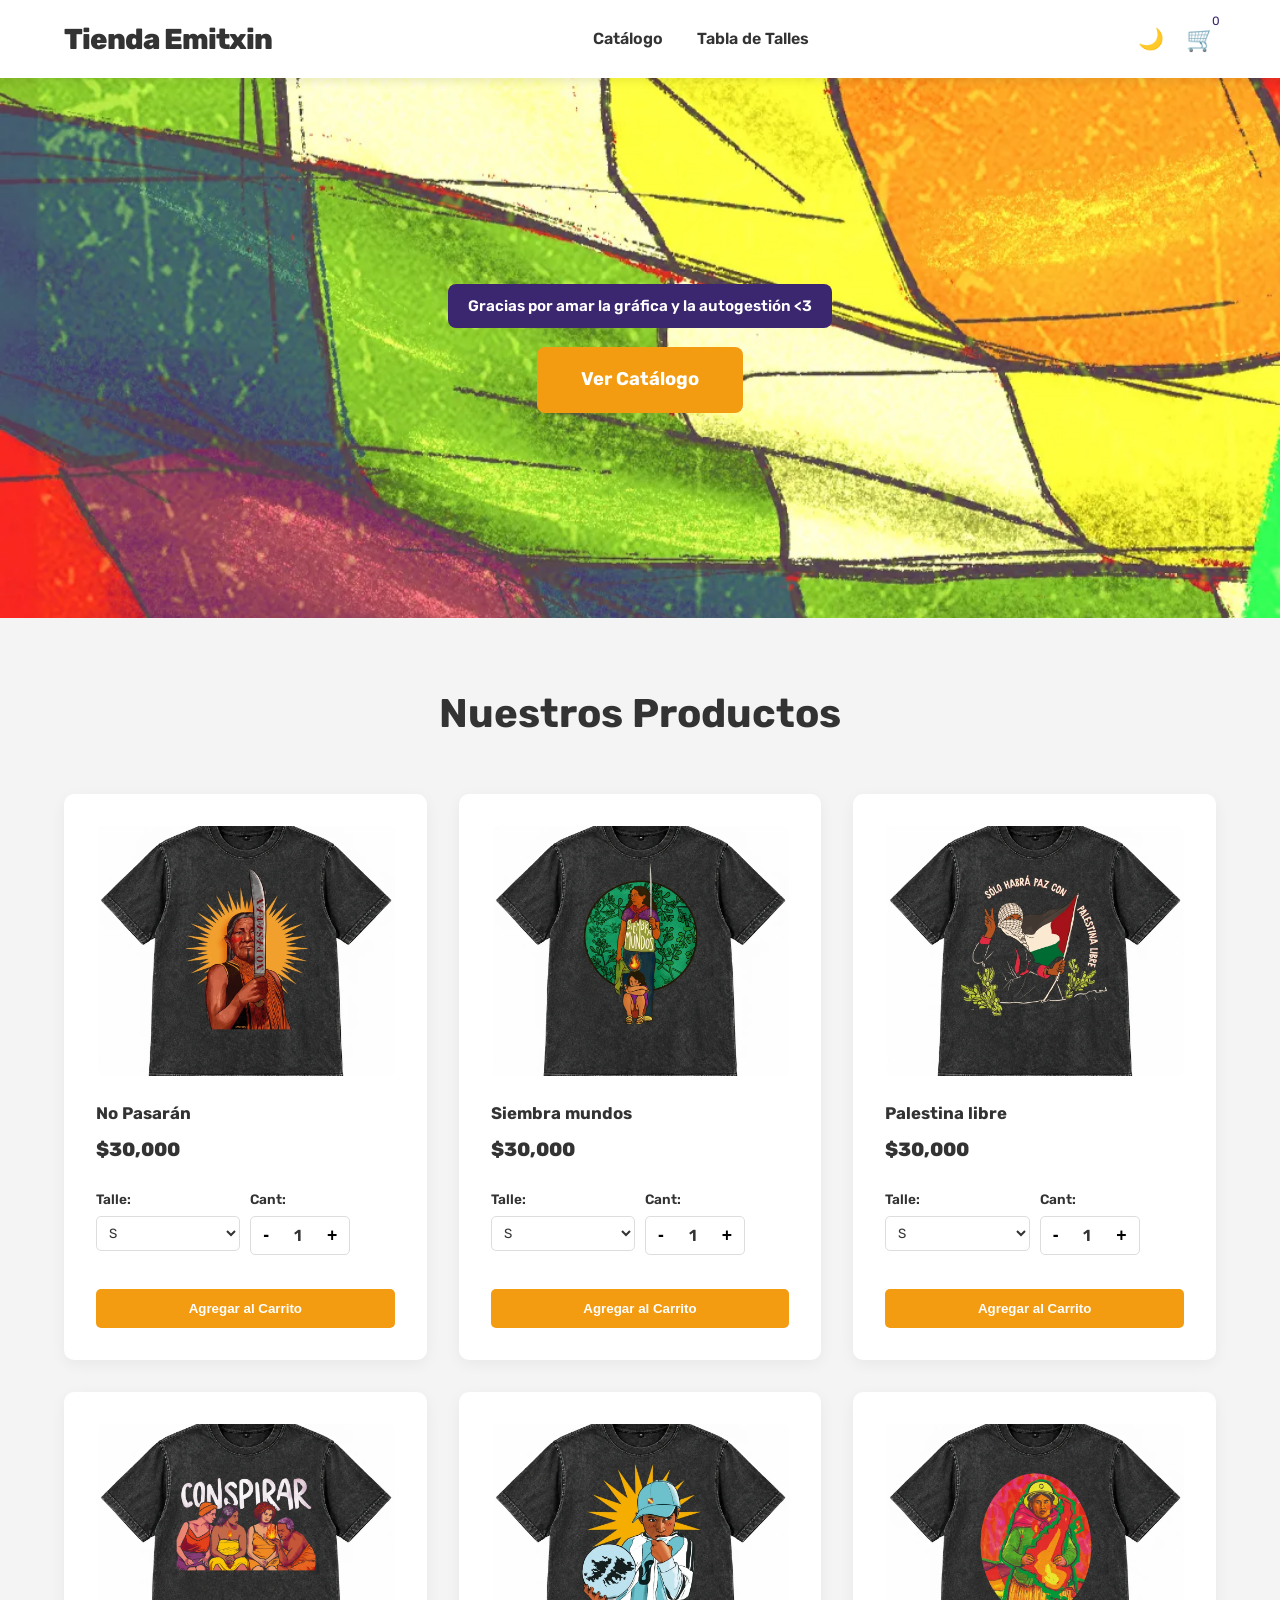
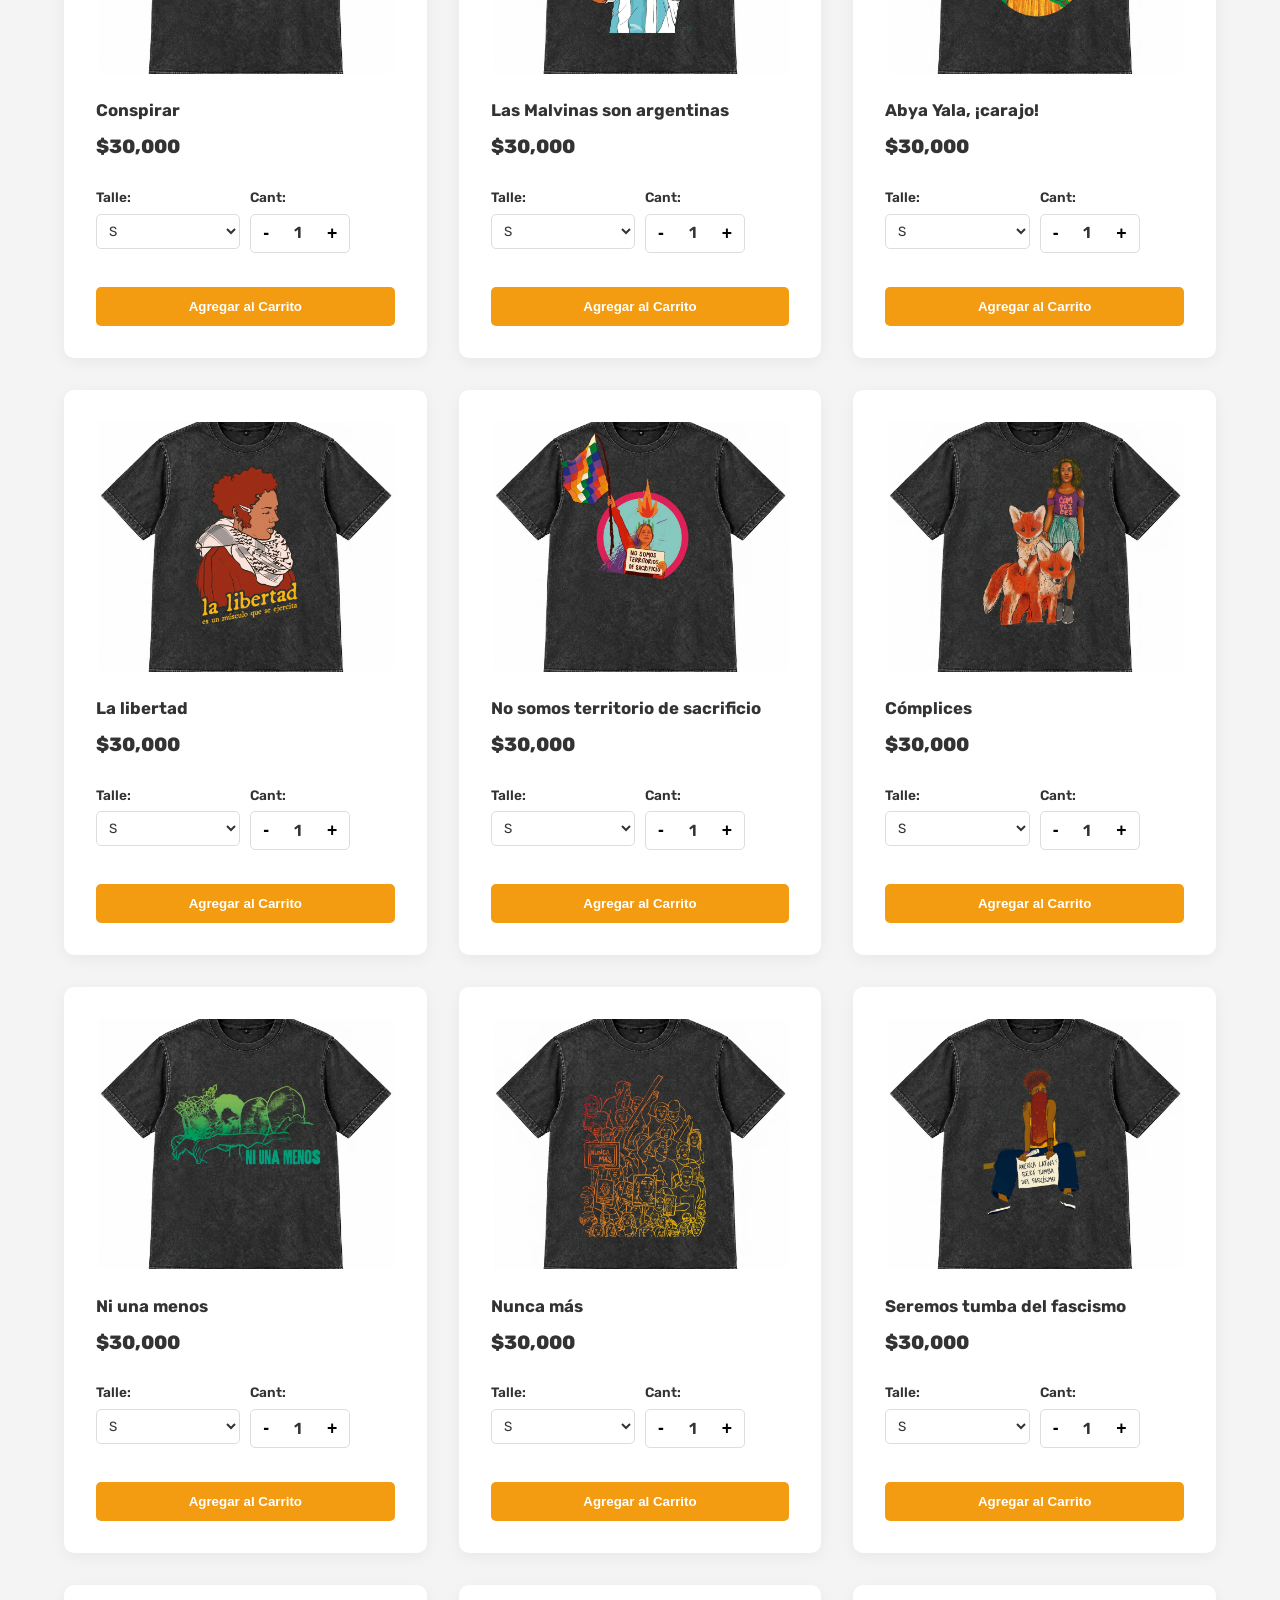
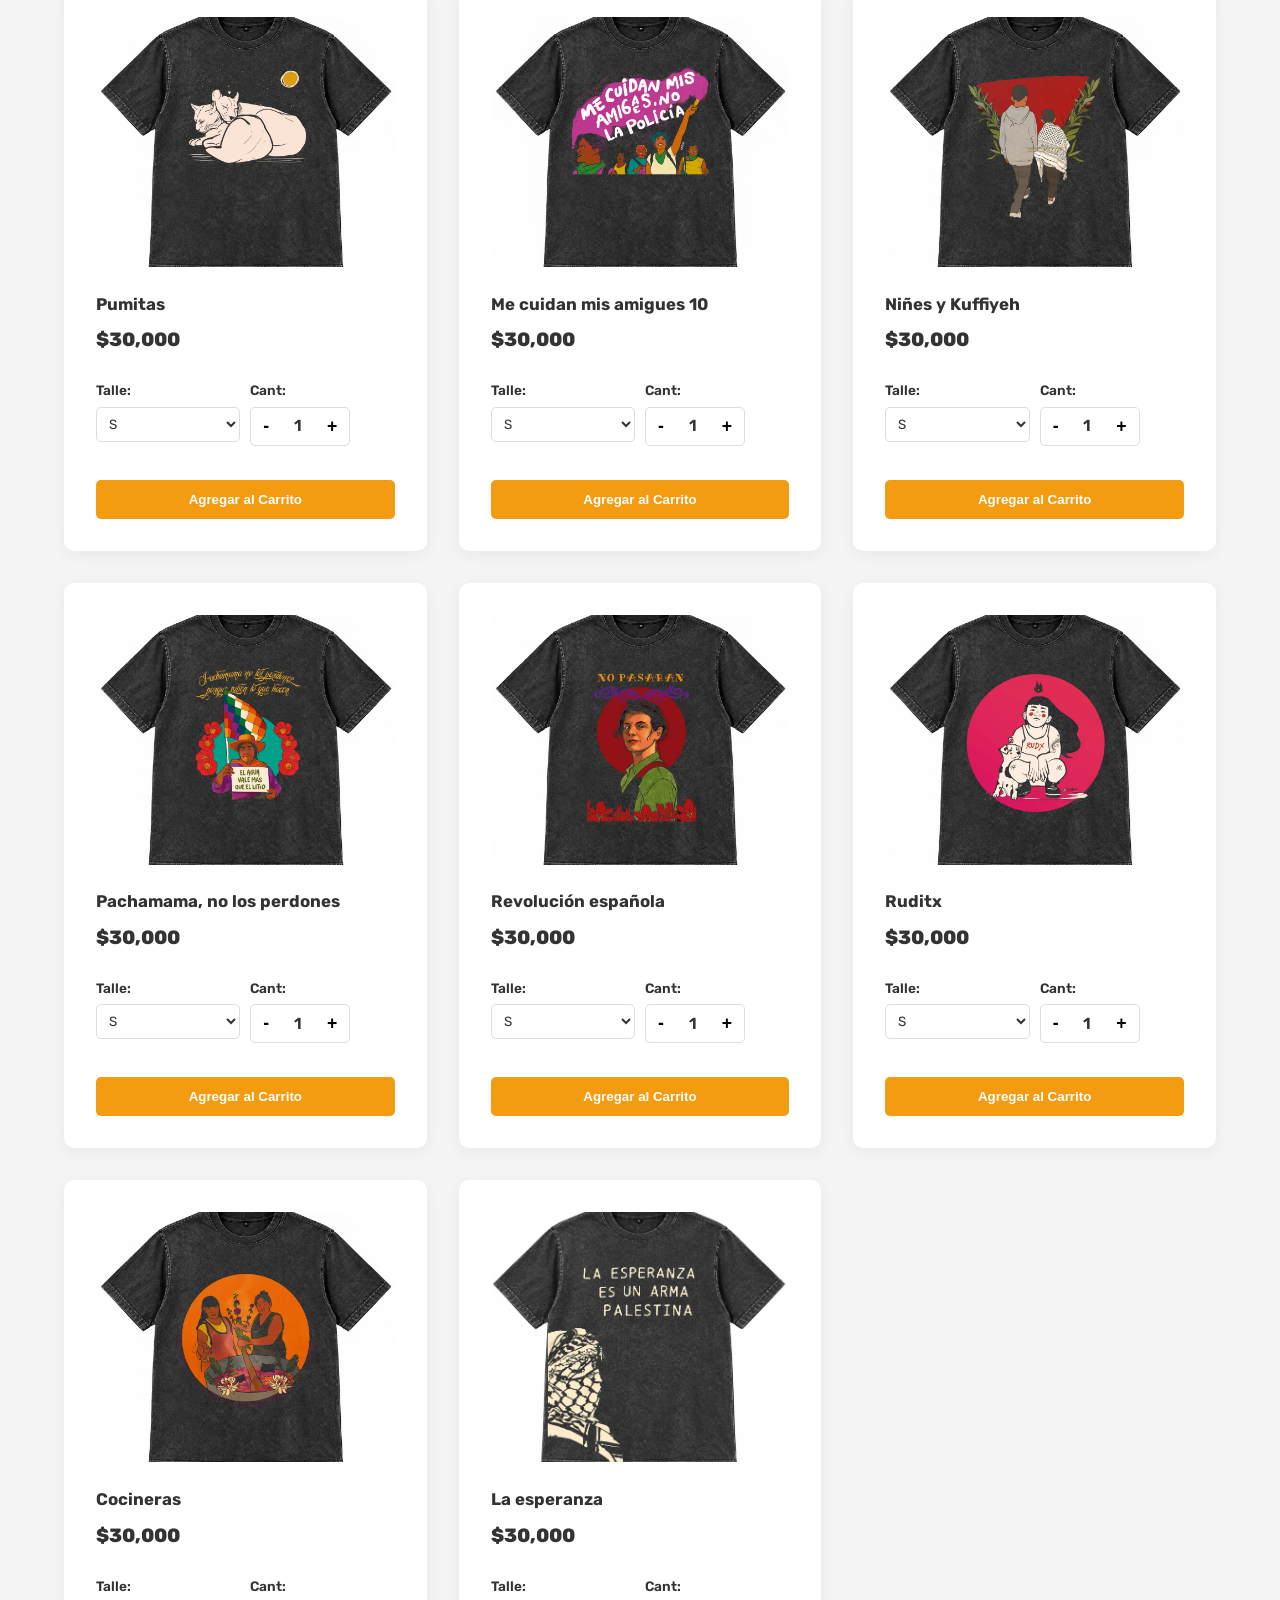
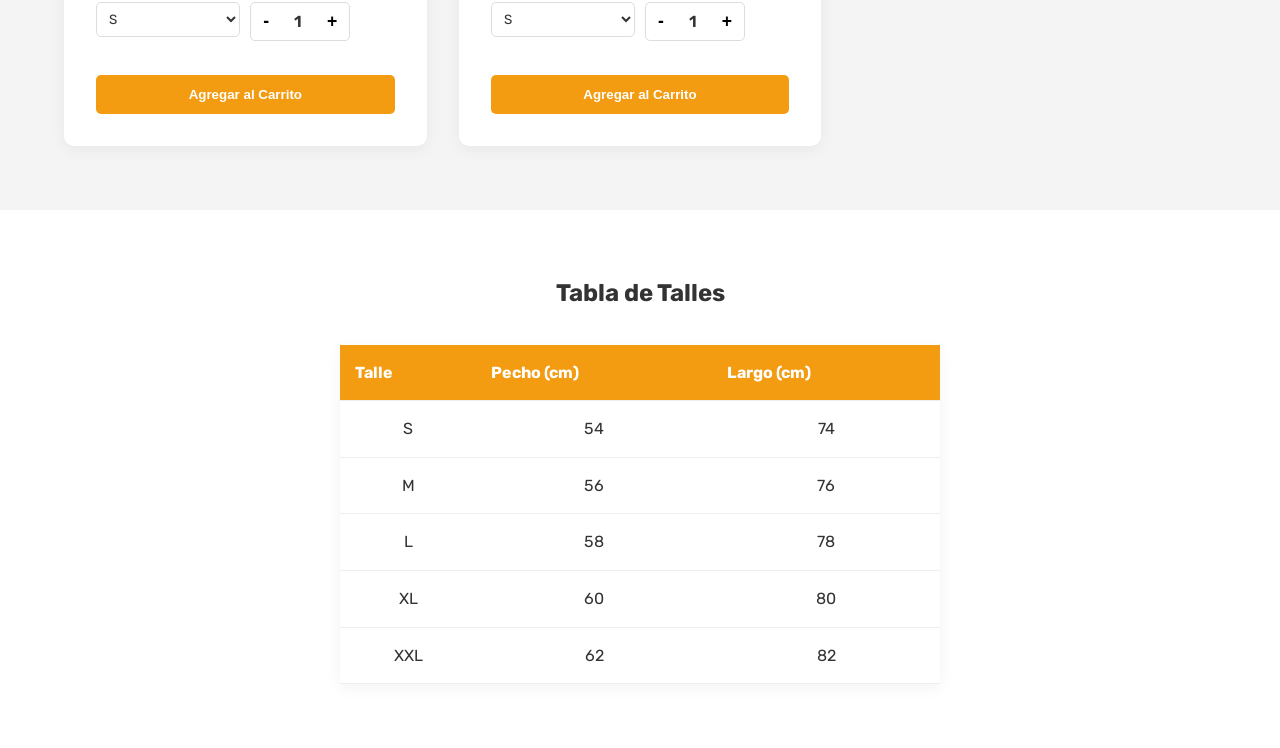
==== commit 7b49f212: "Optimizar imagenes WebP y actualizar tipografia" ====
--- a/index.html
+++ b/index.html
@@ -6,7 +6,7 @@
     <meta name="viewport" content="width=device-width, initial-scale=1.0">
     <title>Tienda Emitxin</title>
     <link rel="stylesheet" href="css/style.css">
-    <link href="https://fonts.googleapis.com/css2?family=Montserrat:wght@400;600;800&display=swap" rel="stylesheet">
+    <link href="https://fonts.googleapis.com/css2?family=Rubik:wght@400;600;800&display=swap" rel="stylesheet">
 </head>
 
 <body>
@@ -28,7 +28,7 @@
 
     <!-- Hero con parallax -->
     <section class="hero-parallax" id="hero-parallax">
-        <img src="img/hero.png" alt="Imagen de la tienda">
+        <img src="img/hero.webp" alt="Imagen de la tienda">
         <div class="hero-content">
             <p>Gracias por amar la gráfica y la autogestión &lt;3</p>
             <a href="#catalogo" class="btn-primary">Ver Catálogo</a>
--- a/css/style.css
+++ b/css/style.css
@@ -55,7 +55,7 @@
 }
 
 body {
-    font-family: 'Montserrat', sans-serif;
+    font-family: 'Rubik', sans-serif;
     background-color: var(--bg-color);
     color: var(--text-dark);
     line-height: 1.6;
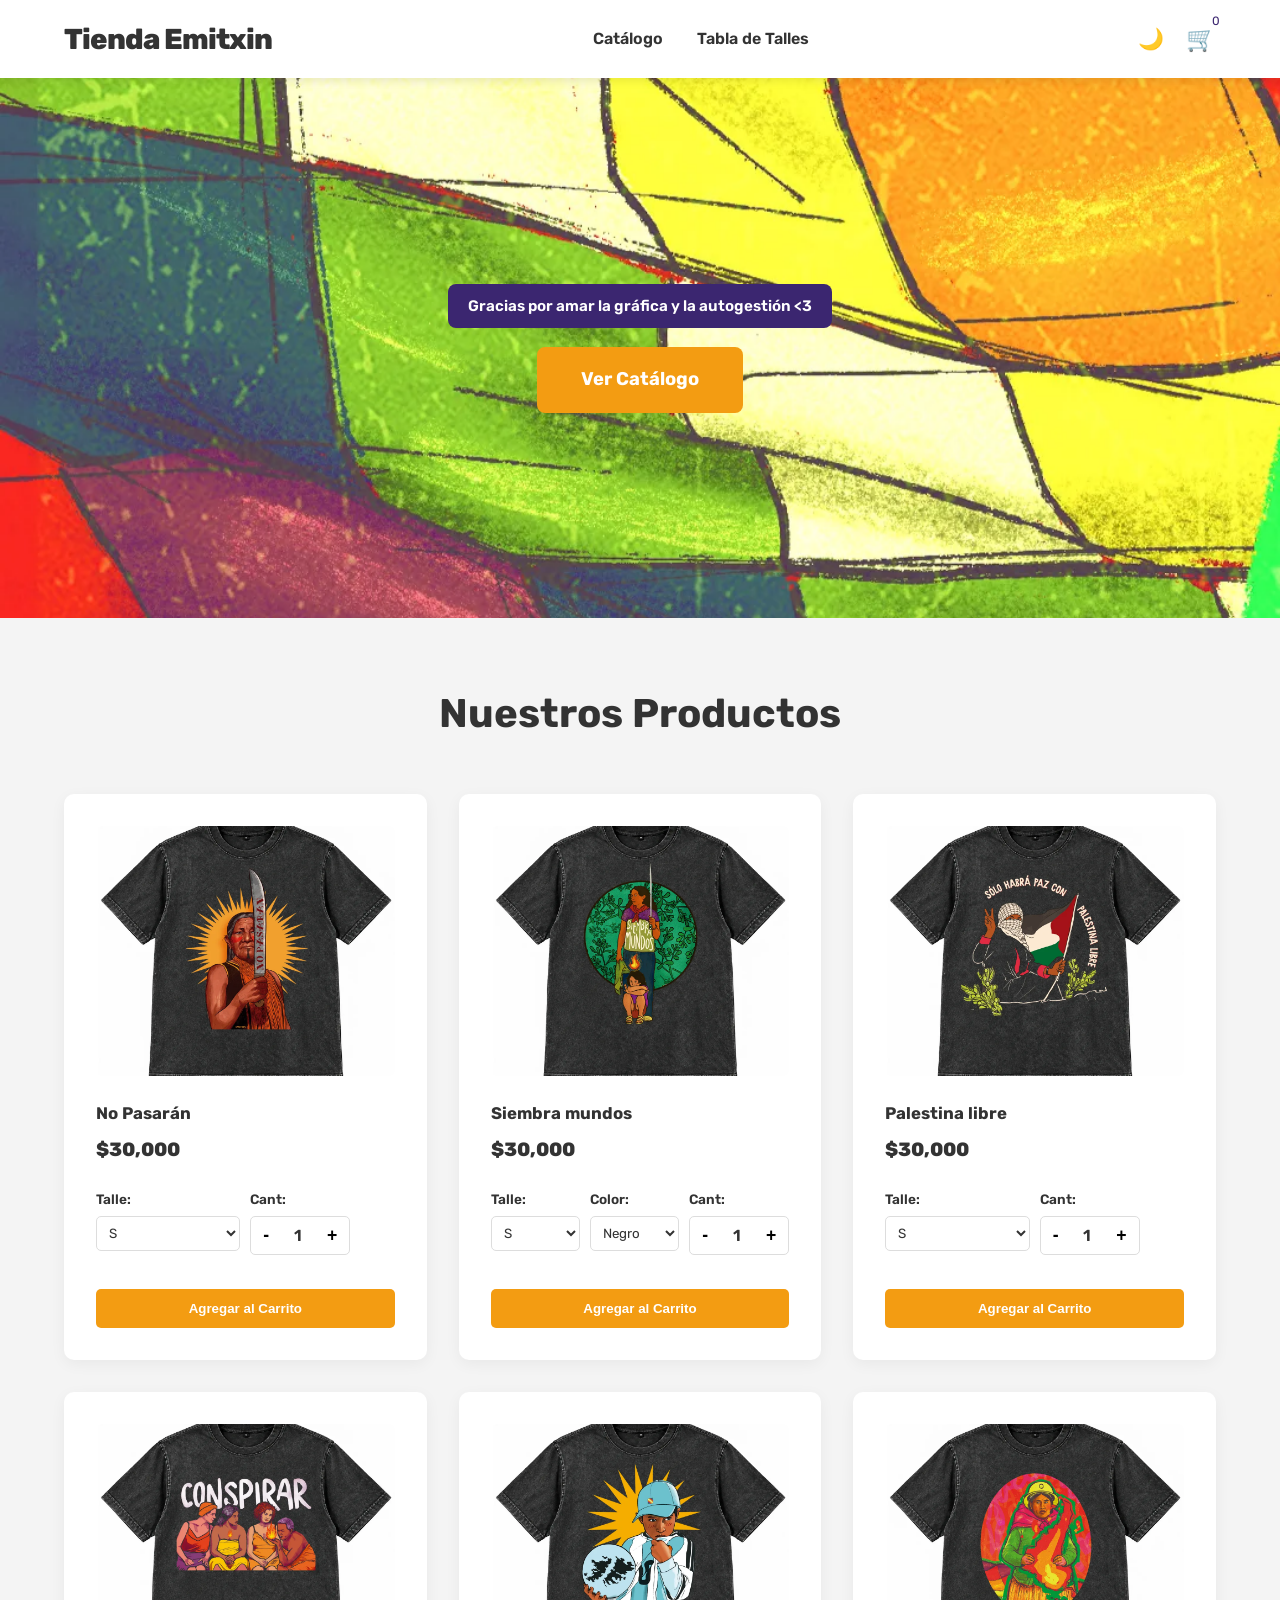
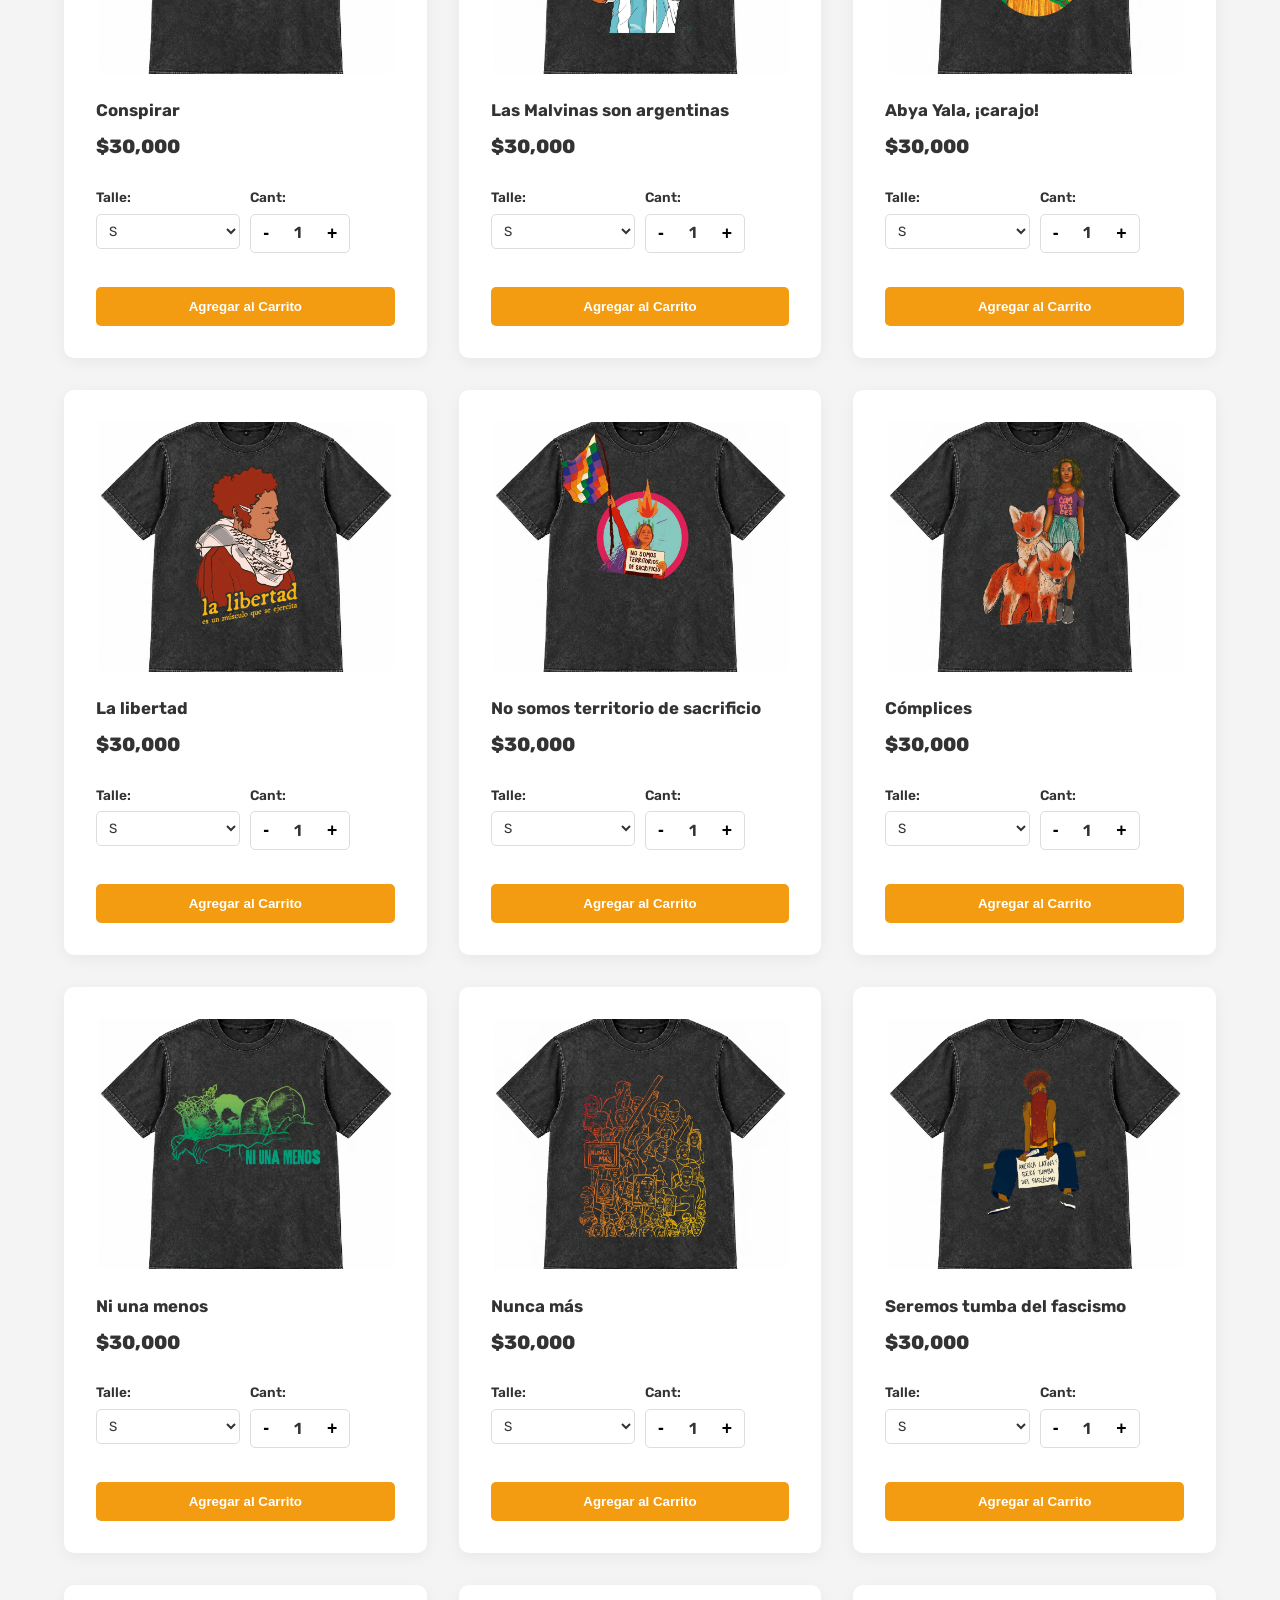
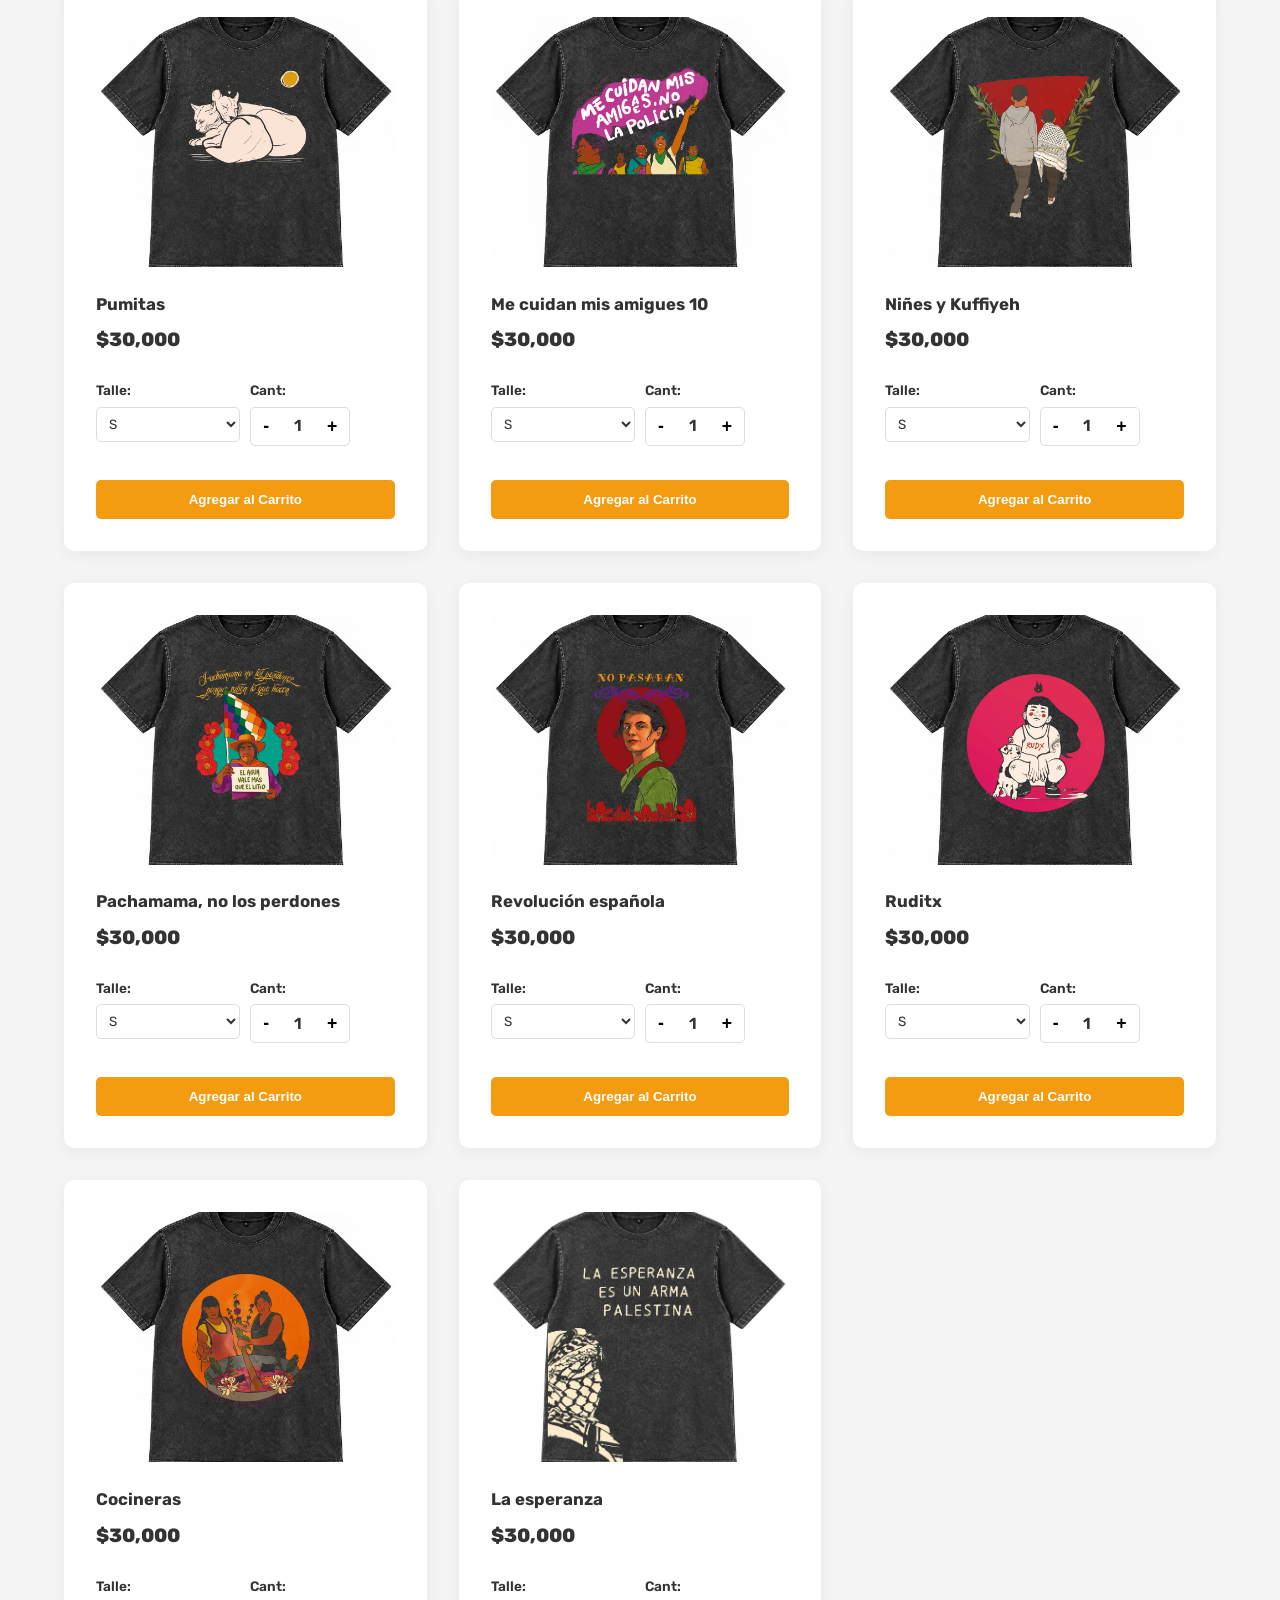
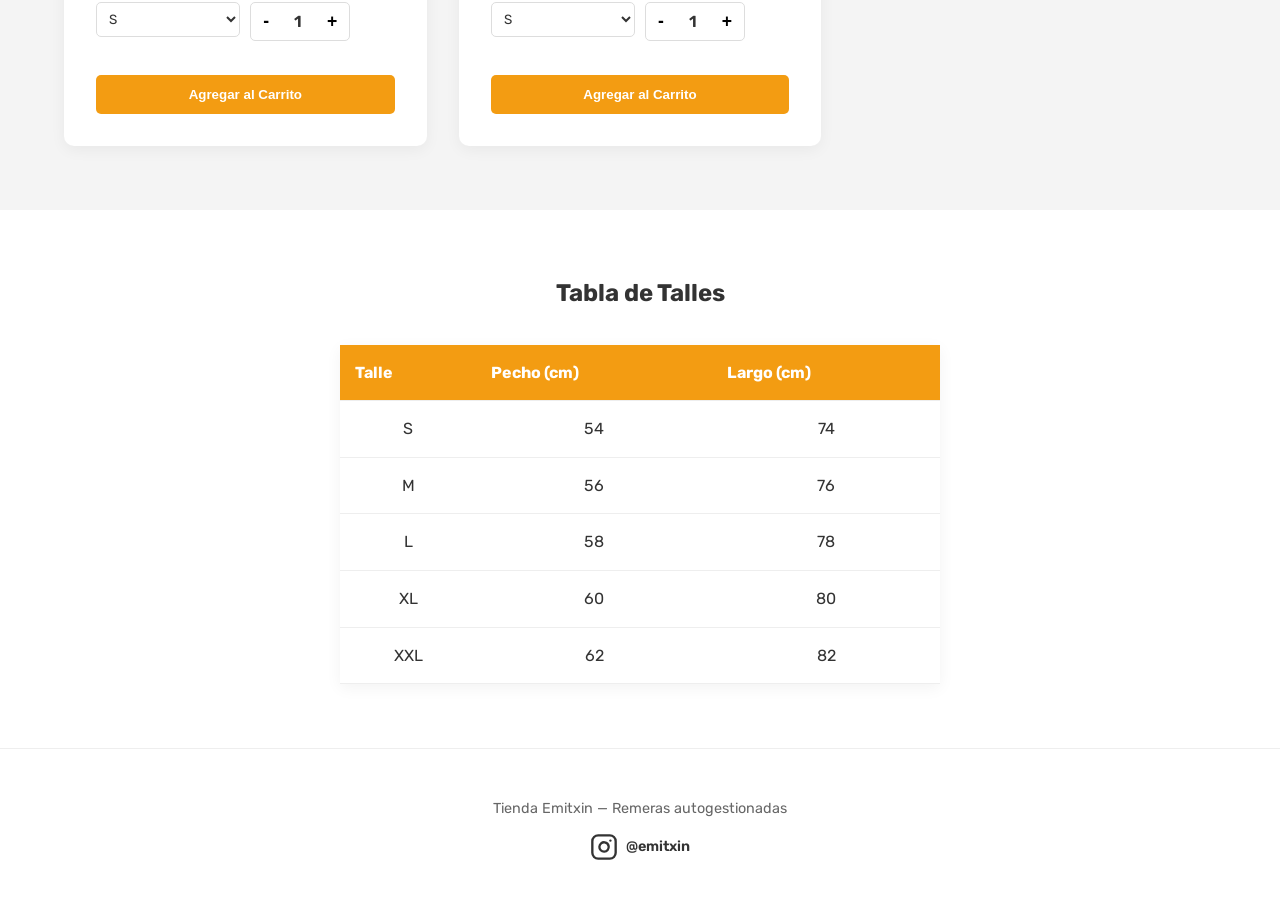
==== commit fb4dc3c5: "Variante Violeta en Siembra mundos y footer con Instagram" ====
--- a/index.html
+++ b/index.html
@@ -84,6 +84,15 @@
         </table>
     </section>
 
+    <!-- Footer -->
+    <footer class="site-footer">
+        <p>Tienda Emitxin — Remeras autogestionadas</p>
+        <a href="https://www.instagram.com/emitxin/" target="_blank" rel="noopener" aria-label="Instagram">
+            <svg xmlns="http://www.w3.org/2000/svg" width="28" height="28" viewBox="0 0 24 24" fill="none" stroke="currentColor" stroke-width="2" stroke-linecap="round" stroke-linejoin="round"><rect x="2" y="2" width="20" height="20" rx="5" ry="5"/><path d="M16 11.37A4 4 0 1 1 12.63 8 4 4 0 0 1 16 11.37z"/><line x1="17.5" y1="6.5" x2="17.51" y2="6.5"/></svg>
+            <span>@emitxin</span>
+        </a>
+    </footer>
+
     <!-- Modal Carrito -->
     <div class="cart-overlay" id="cart-overlay"></div>
     <div class="cart-sidebar" id="cart-sidebar">
--- a/css/style.css
+++ b/css/style.css
@@ -505,6 +505,35 @@
     margin-bottom: 1rem;
 }
 
+/* Site Footer */
+.site-footer {
+    text-align: center;
+    padding: 3rem 1rem 2.5rem;
+    background: var(--surface);
+    border-top: 1px solid var(--border-soft);
+    color: var(--text-secondary);
+    font-size: 0.9rem;
+}
+
+.site-footer a {
+    display: inline-flex;
+    align-items: center;
+    gap: 8px;
+    margin-top: 0.8rem;
+    color: var(--text-dark);
+    text-decoration: none;
+    font-weight: 600;
+    transition: var(--transition);
+}
+
+.site-footer a:hover {
+    color: #E1306C;
+}
+
+.site-footer a svg {
+    flex-shrink: 0;
+}
+
 .btn-whatsapp:disabled,
 .btn-whatsapp.btn-disabled {
     background: var(--disabled-bg);
